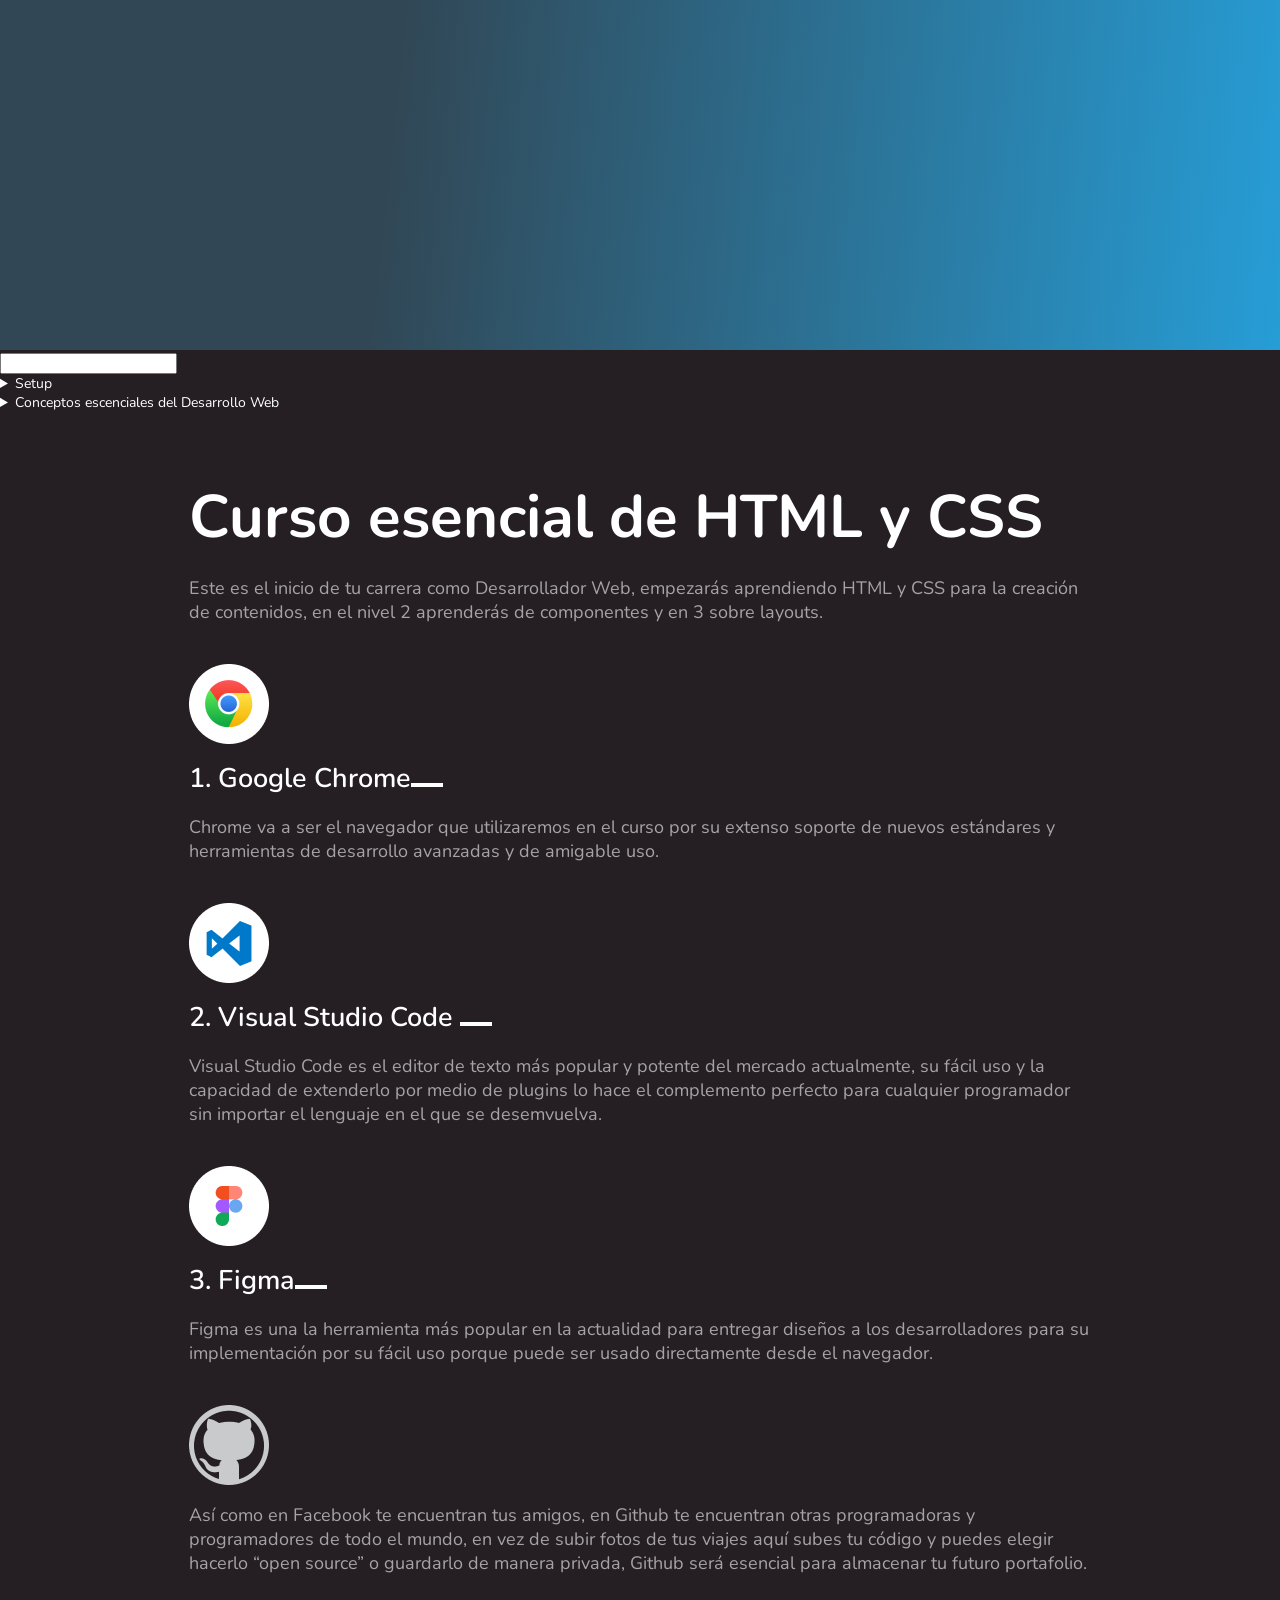
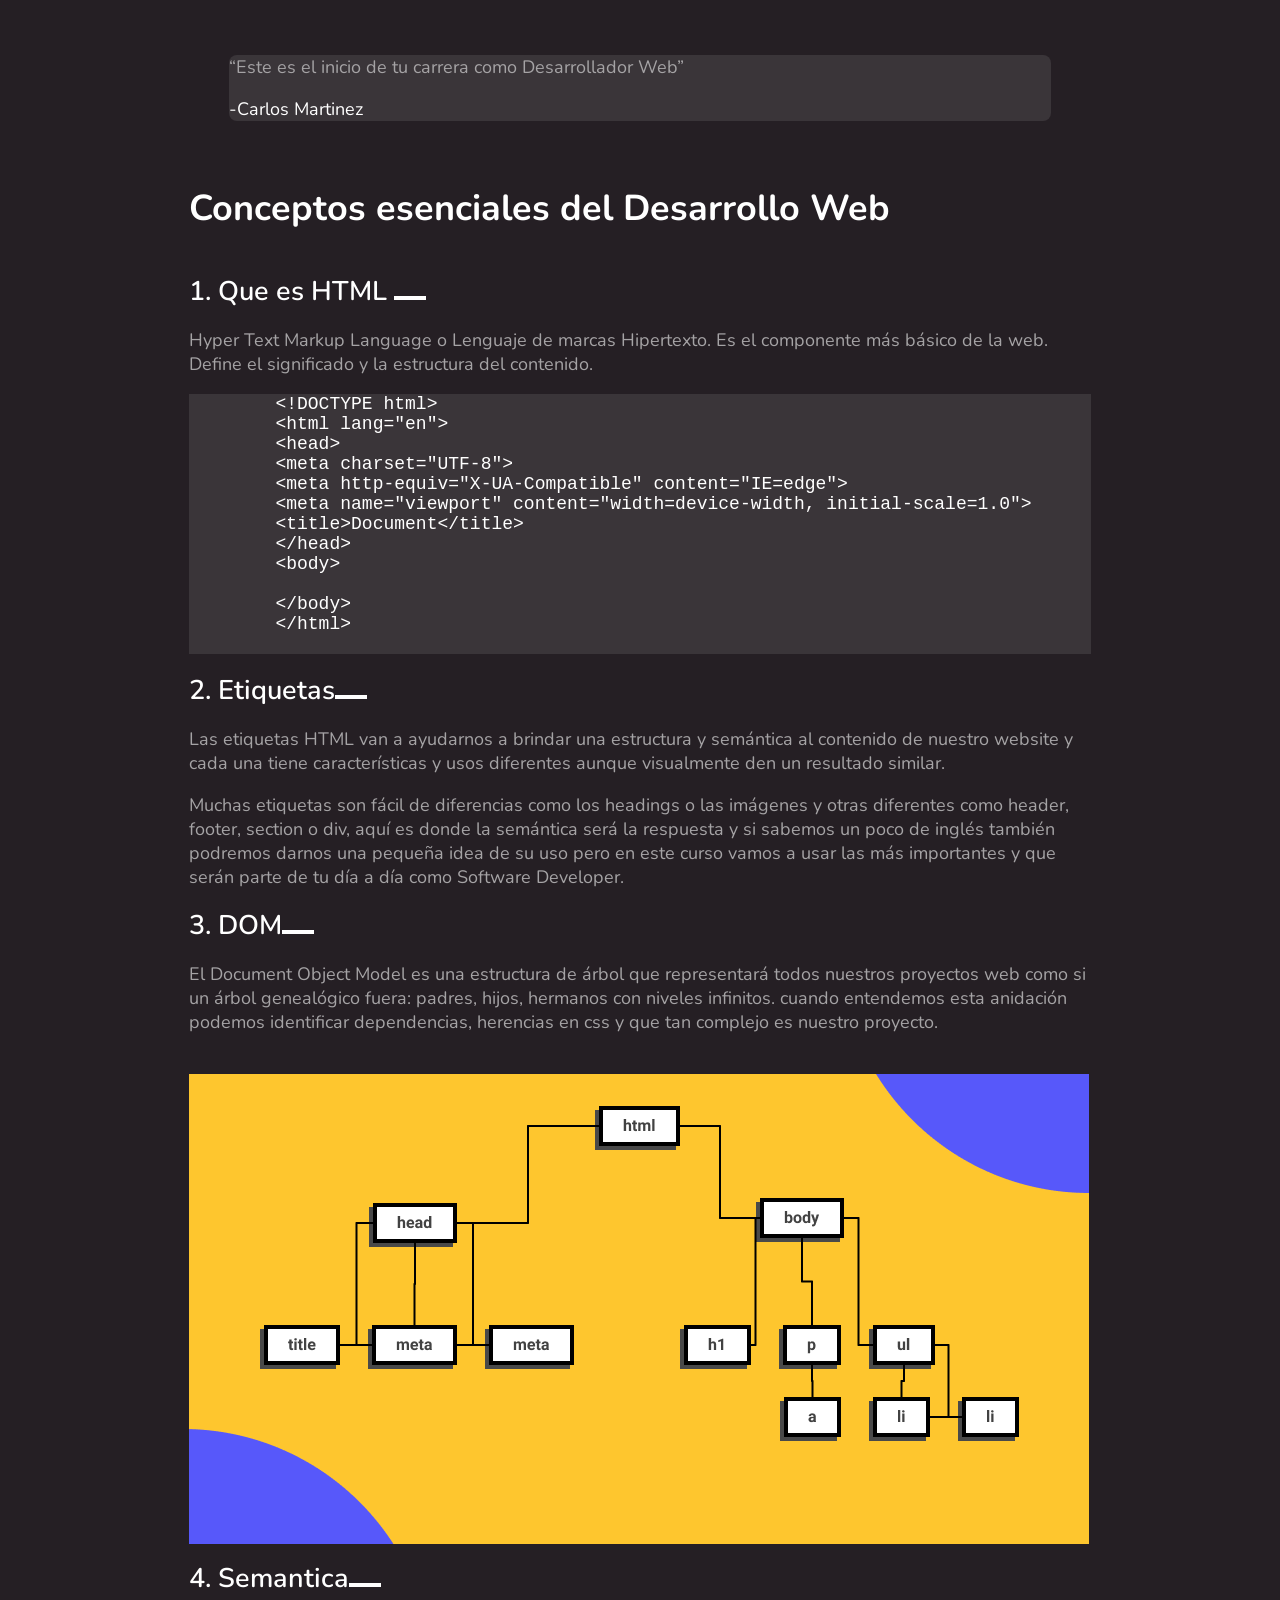
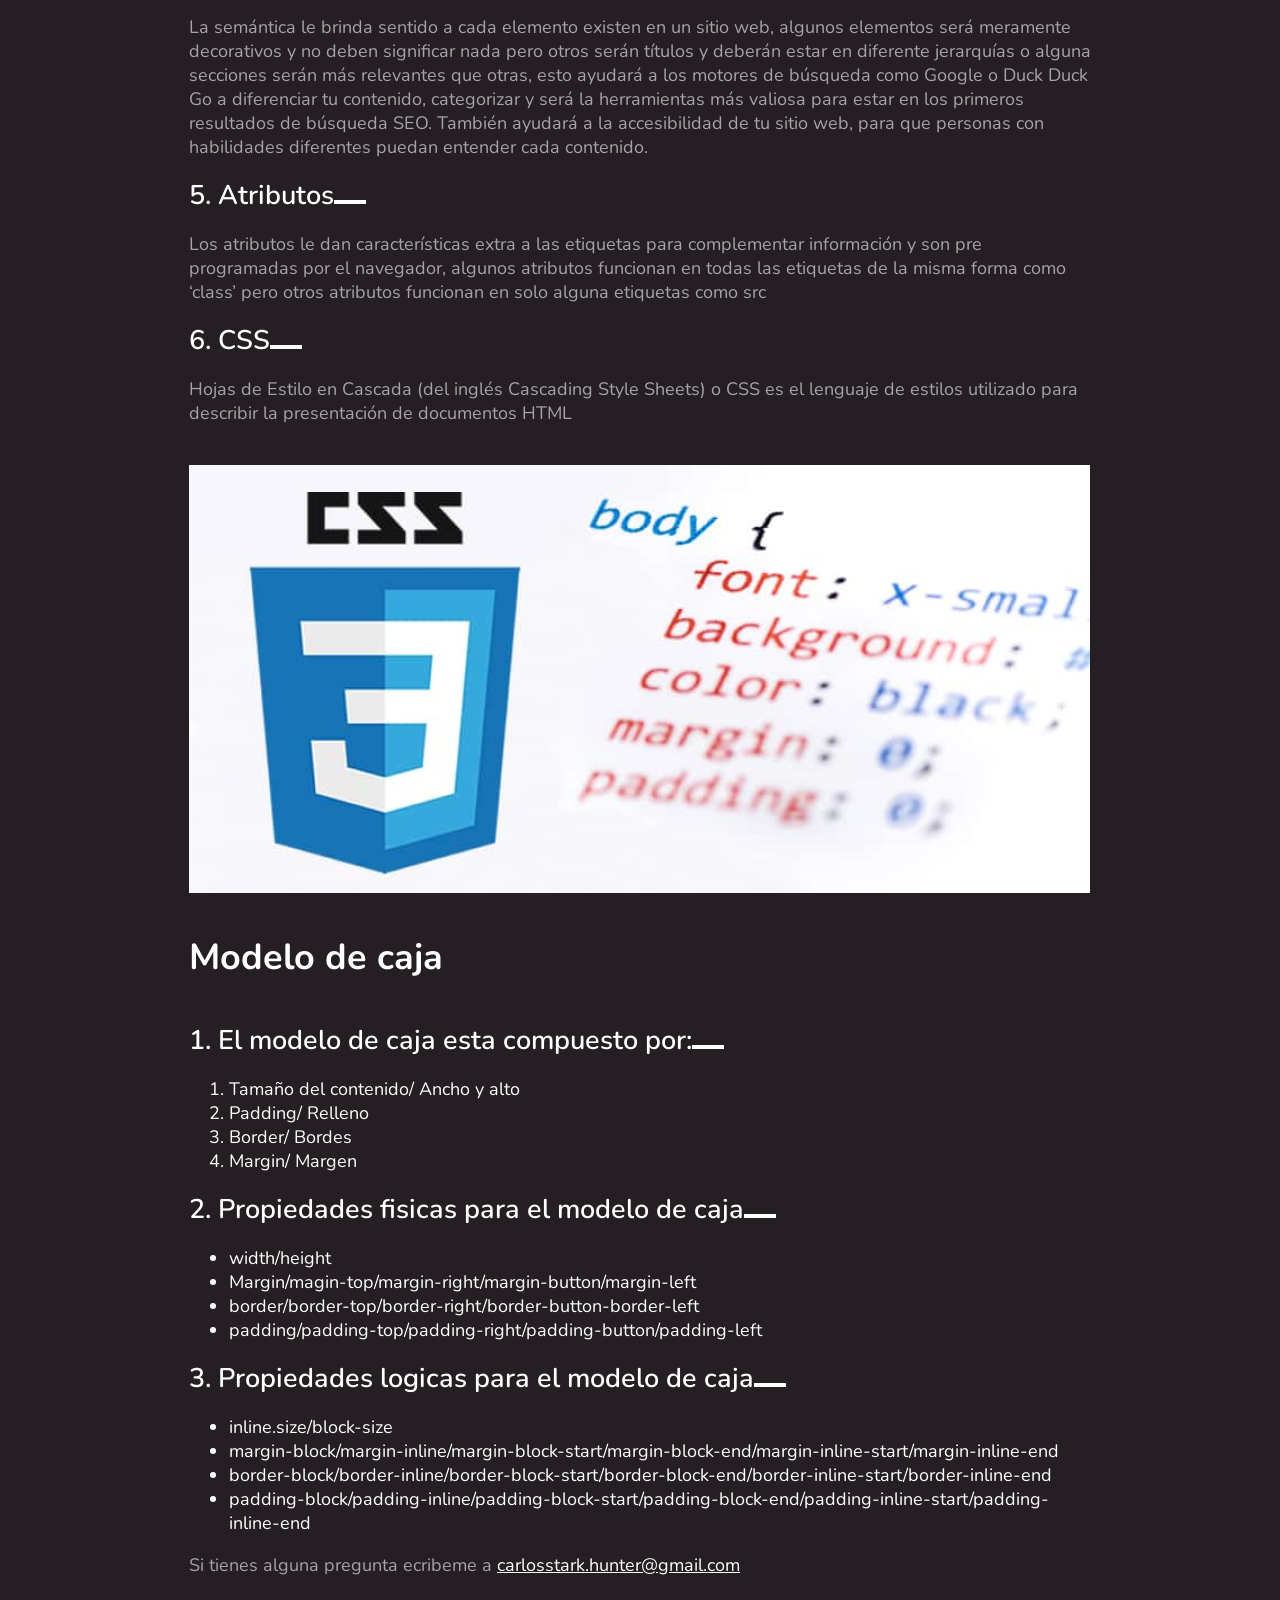
==== index.html @ 163c6936 "Add files via upload" ====
<!DOCTYPE html>
<html lang="es">
    <head>
        <meta charset="UTF-8">
        <meta http-equiv="X-UA-Compatible" content="IE=edge">
        <meta name="viewport" content="width=device-width, initial-scale=1.0">
        <link rel="stylesheet" href="./CSS/styles-logical.css">
        <link rel="preconnect" href="https://fonts.googleapis.com">
        <link rel="preconnect" href="https://fonts.gstatic.com" crossorigin>
        <link rel="preconnect" href="https://fonts.gstatic.com" crossorigin>
        <link href="https://fonts.googleapis.com/css2?family=Nunito:ital,wght@1,400;1,700&family=Roboto:ital,wght@0,400;0,600;0,700;1,400;1,700&display=swap" rel="stylesheet">
        <title>El Blog de Carlos</title>  
    </head>
<body>
    
    <div class="hero"></div>
    <input type="text">
      <header>
          <nav>
          <details>
              <summary>
                  Setup
              </summary>
              <ol>
                  <a href="#google-chrome"> 
                      <li>Google Chrome</li>
                  </a>
                  <a href="#vsc">
                      <li>Visual Studio Code</li>
                  </a>
                  <a href="#figma">
                      <li>Figma</li>
                  </a>
                  <a href="#github">
                      <li>Github</li>
                  </a>
              </ol>
          </details>
          <details>
              <summary>
                  Conceptos escenciales del Desarrollo Web
              </summary>
                  <ol> 
                      <a href="#html">
                          <li>Que es HTML</li>
                      </a>
                      <a href="#eti">
                          <li>Etiquetas</li>
                      </a>
                      <a href="#dom">
                          <li>DOM</li>
                      </a>
                      <a href="#sem">
                          <li>Semantica</li>
                      </a>
                      <a href="#at">
                          <li>Atributos</li>
                      </a>
                      <a href="#css">
                          <li>Que es CSS</li>
                      </a>
                  
                  </ol>
          </details>
          </nav>
            </header>
            <main class="main">
                <div class="wrapper">
                    <div class="main-content">

                        
                    </header>
                    <h1>
                        Curso esencial de HTML y CSS
                    </h1>
                    <p>
                        Este es el inicio de tu carrera como Desarrollador Web, empezarás aprendiendo HTML y CSS para la creación de contenidos, 
                        en el nivel 2 aprenderás de componentes y en 3 sobre layouts.
                    </p>
                    <hr>
                    <section class="section-content">
        
                        <h2 style="font-size: 30px">
                        </h2>
                        <img src="./images/Google Chrome.png" alt="Logo de Google Chrome" title="Logo de Google Chrome">
                        <h3 id="google-chrome">Google Chrome</h3>
                        <p>
                            Chrome va a ser el navegador que utilizaremos en el curso por su extenso soporte de nuevos estándares y herramientas de 
                            desarrollo avanzadas y de amigable uso.
                        </p>
                        <img src="images/Visual Studio Code.png" alt="Logo de Visual Studio Code" title="Logo de Visual Studio Code">
                        <h3 id="vsc">Visual Studio Code </h3>
                        <p>Visual Studio Code es el editor de texto más popular y potente del mercado actualmente, su fácil uso y la capacidad de extenderlo por medio de plugins lo hace el complemento perfecto para cualquier programador sin importar el lenguaje en el que se desemvuelva.</p>
                        <img src="images/Figma.png" alt="Logo de figma" title="Logo de figma">
                        <h3 id="figma">Figma</h3>
                        <p>Figma es una la herramienta más popular en la actualidad para entregar diseños a los desarrolladores para su implementación por su fácil uso porque puede ser usado directamente desde el navegador.</p>
                        <img src="images/github.png" alt="Logo de github" title="Logo de github"> 
                        <p>Así como en Facebook te encuentran tus amigos, en Github te encuentran otras programadoras y programadores de todo el mundo, en vez de subir fotos de tus viajes aquí subes tu código y puedes elegir hacerlo “open source” o guardarlo de manera privada, Github será esencial para almacenar tu futuro portafolio.</p>
                        <blockquote>
                            <p>
                                “Este es el inicio de tu carrera como Desarrollador Web”  
                            </p>
                            <span>
                                -Carlos Martinez
                            </span>
                        </blockquote>
                    </section> 
                    <!--<hr>  -->
                    <section class="section-content">
        
                        <h2>Conceptos esenciales del Desarrollo Web</h2>
                        <h3 id="html">Que es HTML </h3>
                        <p>Hyper Text Markup Language o Lenguaje de marcas Hipertexto. Es el componente más básico de la web. Define el significado y la estructura del contenido.</p>
                        <pre>
        &lt;!DOCTYPE html&gt;
        &lt;html lang=&quot;en&quot;&gt;
        &lt;head&gt;
        &lt;meta charset=&quot;UTF-8&quot;&gt;
        &lt;meta http-equiv=&quot;X-UA-Compatible&quot; content=&quot;IE=edge&quot;&gt;
        &lt;meta name=&quot;viewport&quot; content=&quot;width=device-width, initial-scale=1.0&quot;&gt;
        &lt;title&gt;Document&lt;/title&gt;
        &lt;/head&gt;
        &lt;body&gt; 
        
        &lt;/body&gt;
        &lt;/html&gt;
                        </pre>
                        <h3 id="eti">Etiquetas</h3>
                        <p>Las etiquetas HTML van a ayudarnos a brindar una estructura y semántica al contenido de nuestro website y cada una tiene características y usos diferentes aunque visualmente den un resultado similar.</p>
                        <p>Muchas etiquetas son fácil de diferencias como los headings o las imágenes y otras diferentes como header, footer, section o div, aquí es donde la semántica será la respuesta y si sabemos un poco de inglés también podremos darnos una pequeña idea de su uso pero en este curso vamos a usar las más importantes y que serán parte de tu día a día como Software Developer.</p>
                        <h3 id="dom">DOM</h3>
                        <p>El Document Object Model es una estructura de árbol que representará todos nuestros proyectos web como si un árbol genealógico fuera: padres, hijos, hermanos con niveles infinitos. cuando entendemos esta anidación podemos identificar dependencias, herencias en css y que tan complejo es nuestro proyecto.</p>
                        <img src="images/dom.png" alt="Estructura de arbol que representa al Document Object Model" title="Estructura de arbol que representa al Document Object Model">
                        <h3 id="sem">Semantica</h3>
                        <p>La semántica le brinda sentido a cada elemento existen en un sitio web, algunos elementos será meramente decorativos y no deben significar nada pero otros serán títulos y deberán estar en diferente jerarquías o alguna secciones serán más relevantes que otras, esto ayudará a los motores de búsqueda como Google o Duck Duck Go a diferenciar tu contenido, categorizar y será la herramientas más valiosa para estar en los primeros resultados de búsqueda SEO. También ayudará a la accesibilidad de tu sitio web, para que personas con habilidades diferentes puedan entender cada contenido.</p>
                        <h3 id="at">Atributos</h3>
                        <p>Los atributos le dan características extra a las etiquetas para complementar información y son pre programadas por el navegador, algunos atributos funcionan en todas las etiquetas de la misma forma como ‘class’ pero otros atributos funcionan en solo alguna etiquetas como src</p>
                        <h3 id="css">CSS</h3>
                        <p>Hojas de Estilo en Cascada (del inglés Cascading Style Sheets) o CSS es el lenguaje de estilos utilizado para describir la presentación de documentos HTML</p>
                        <img src="images/CSS.png" alt="Propiedades de CSS" title="Propiedades de CSS">
                        <hr>
                    </section>
                    <section class="section-content">
        
                        <h2>Modelo de caja</h2>
                        <h3>El modelo de caja esta compuesto por:</h3>
                        
                        <ol>
                            <li>Tamaño del contenido/ Ancho y alto</li>
                            <li>Padding/ Relleno</li>
                            <li>Border/ Bordes</li>
                            <li>Margin/ Margen</li>
                        </ol>
                        <h3>Propiedades fisicas para el modelo de caja</h3>
                        <ul>  
                            <li>width/height</li>
                            <li>Margin/magin-top/margin-right/margin-button/margin-left</li>
                            <li>border/border-top/border-right/border-button-border-left</li>
                            <li>padding/padding-top/padding-right/padding-button/padding-left</li>
                        </ul>
                        <h3>Propiedades logicas para el modelo de caja</h3>
                        <ul>
                            <li>inline.size/block-size</li>
                            <li>margin-block/margin-inline/margin-block-start/margin-block-end/margin-inline-start/margin-inline-end</li>
                            <li>border-block/border-inline/border-block-start/border-block-end/border-inline-start/border-inline-end</li>
                            <li>padding-block/padding-inline/padding-block-start/padding-block-end/padding-inline-start/padding-inline-end</li>
                        </ul>
                    </section>
                <p>
                Si tienes alguna pregunta ecribeme a
                    <a href="mailto:carlosstark.hunter@gmail.com">carlosstark.hunter@gmail.com</a>
                </p>
                    </div>
                </div>
                
            </main>
</body>
</html>
---- CSS/styles-logical.css ----
@font-face {
    font-family: charter;
    src: url('../fonts/charter-regular.otf');
    font-style: normal;
    font-weight: 400;

}

@font-face {
    font-family: charter;
    src: url('../fonts/charter-italic.otf');
    font-style: italic;
    font-weight: 400;

}

@font-face {
    font-family: charter;
    src: url('../fonts/charter-bold.otf');
    font-style: normal;
    font-weight: bold;

}

@font-face {
    font-family: charter;
    src: url('../fonts/charter-bold-italic.otf');
    font-style: italic;
    font-weight: bold;

}

:root {
    font-size: 18px;
    --white10: #3A3539;
    --white20: #A5A3A5;
    --white30: white;
    
    
    
}

body {
    color: var(--white30);
    font-family: 'Nunito', sans-serif;
    /*font-family: charter;*/
    background-color: #251F24;
    margin: 0;
    /* margin-inline: 100px; */
}

a {
    color: var(--white30);
}

header {
    font-size: 14px;
    color: var(--white);
    position: static;
    
}

header li {
    color: var(--white20);
   
}

header a{
    color: var(--white20);
    text-decoration: none;
}

header a:hover {
    color: var(--white30);
    
}



h1{
    font-size: 60px;
    margin-block-start: 64px;
    margin-block-end: 16px;
}

h2{
    font-size: 2em;
    margin-block: 40px;
}

h3{
    font-size: 1.5em;
    font-weight: 600;
    margin-block: 16px;
}

hr{
    margin-block: 40px;
    border-color: rgba(97, 97, 97, 0.2);
}

pre {
 background: var(--white10);
    ;
}

p{
    color: var(--white20);
}



.hero   {
    background: linear-gradient(96.07deg, #314755 30.63%, #26A0DA 102.18%);
    /*background-image:linear-gradient(to top, rgba(255, 255, 255, .3), transparent), url(../images/patron-1.png);*/
    height: 350px;
    
}

.section-content img{
    margin-block-start: 40px;
    display: block;
}

.section-content {
    counter-reset: titleList;
}

.section-content h3{
    counter-increment: titleList;
}

.section-content h3::before{
    content: counter(titleList, decimal) '. ';
}

.section-content h3::after{ 
    content: '';
    width: 32px;
    height: 4px;
    background: var(--white30);
    display: inline-block;
}

blockquote {
    margin-block-start: 80px;
    margin-block-end: 63px;
    background-color: var(--white10);
    border-radius: 8px;
}


.main hr{
    display:none;
}

.main{
border: 1px;
}

.wrapper {
    max-inline-size: 902px;
    margin: auto;
}

.main-content {
    
}
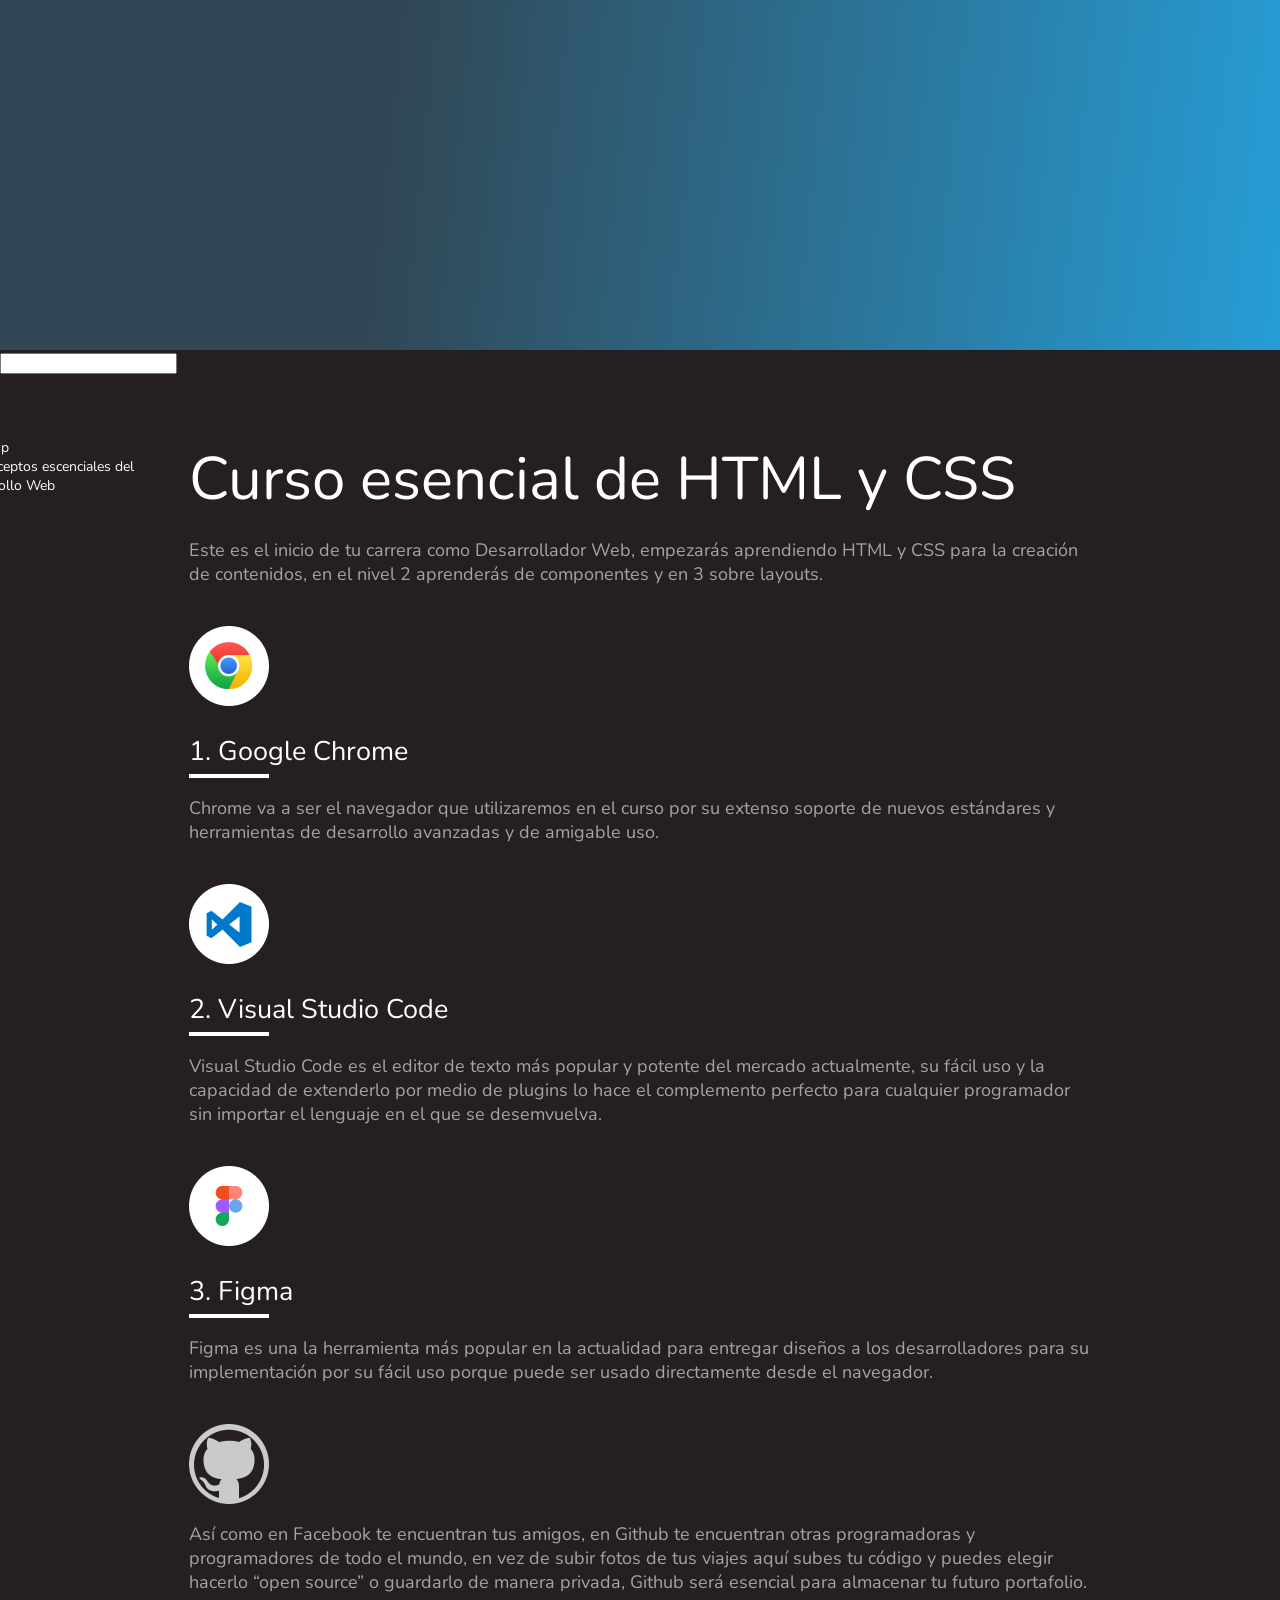
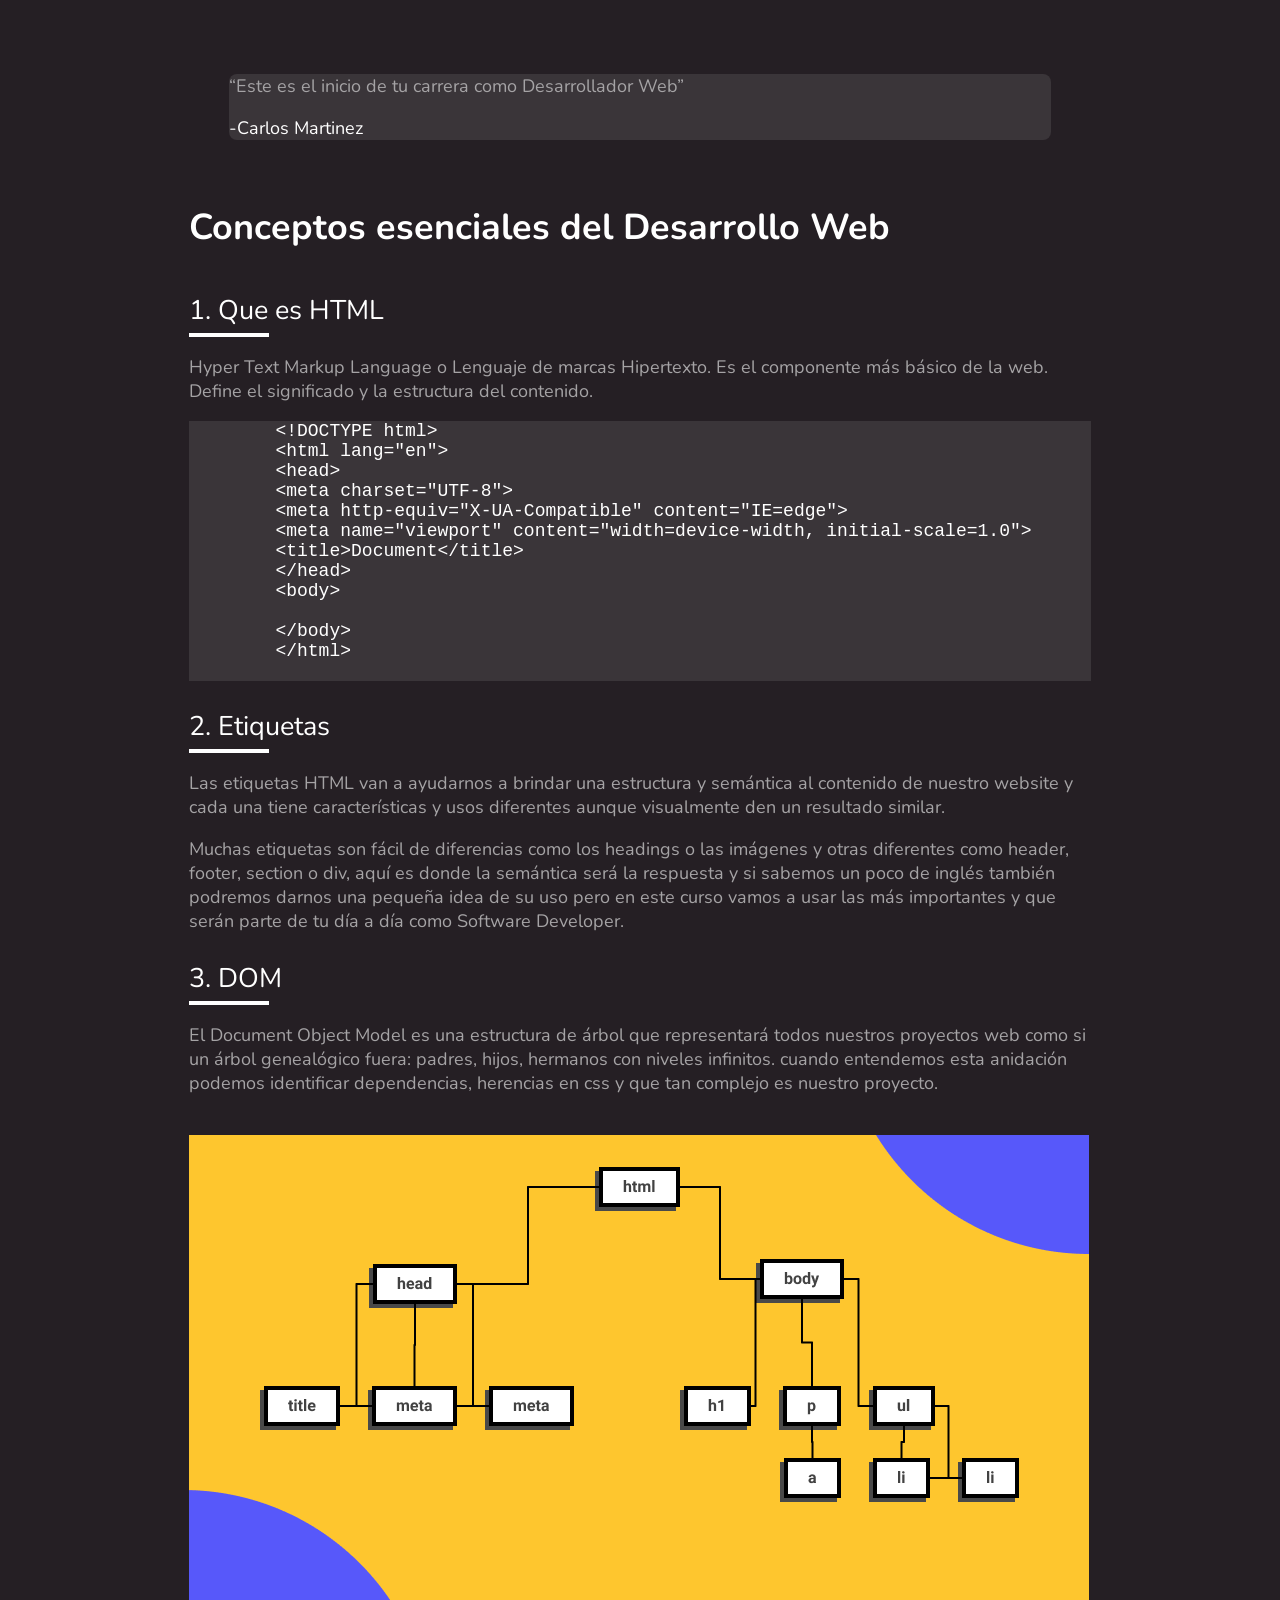
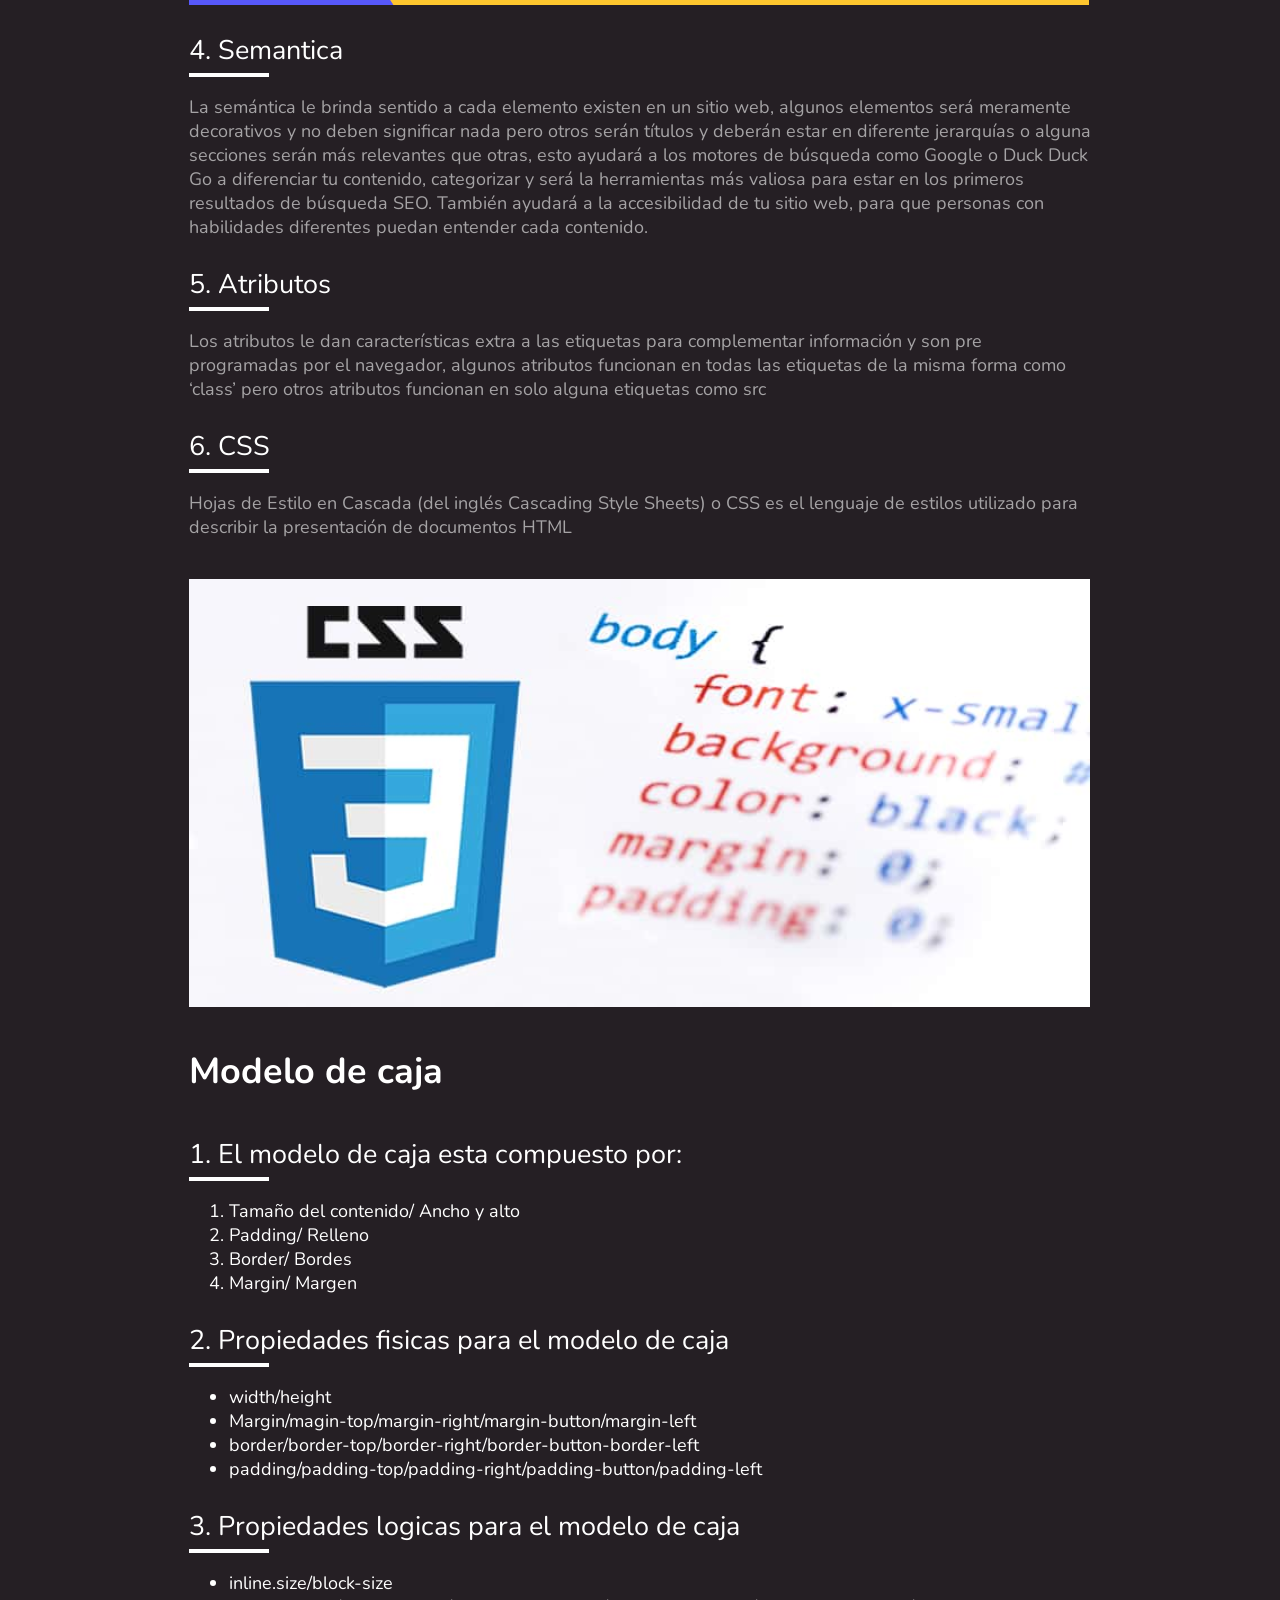
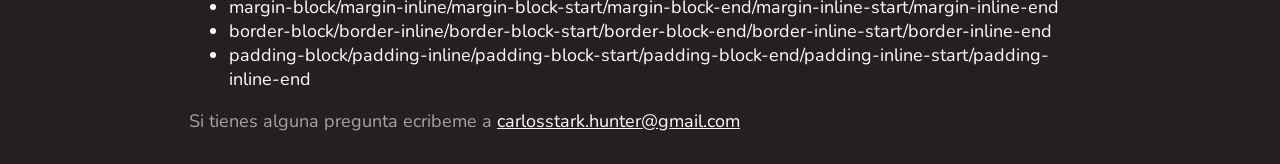
==== commit d8e0e1c1: "Add files via upload" ====
--- a/index.html
+++ b/index.html
@@ -15,61 +15,70 @@
     
     <div class="hero"></div>
     <input type="text">
-      <header>
-          <nav>
-          <details>
-              <summary>
-                  Setup
-              </summary>
-              <ol>
-                  <a href="#google-chrome"> 
-                      <li>Google Chrome</li>
-                  </a>
-                  <a href="#vsc">
-                      <li>Visual Studio Code</li>
-                  </a>
-                  <a href="#figma">
-                      <li>Figma</li>
-                  </a>
-                  <a href="#github">
-                      <li>Github</li>
-                  </a>
-              </ol>
-          </details>
-          <details>
-              <summary>
-                  Conceptos escenciales del Desarrollo Web
-              </summary>
-                  <ol> 
-                      <a href="#html">
-                          <li>Que es HTML</li>
-                      </a>
-                      <a href="#eti">
-                          <li>Etiquetas</li>
-                      </a>
-                      <a href="#dom">
-                          <li>DOM</li>
-                      </a>
-                      <a href="#sem">
-                          <li>Semantica</li>
-                      </a>
-                      <a href="#at">
-                          <li>Atributos</li>
-                      </a>
-                      <a href="#css">
-                          <li>Que es CSS</li>
-                      </a>
-                  
-                  </ol>
-          </details>
-          </nav>
-            </header>
-            <main class="main">
+    <div class="header">
+      <div class="wrapper">
+      <div class="header-content">
+        <header>
+            <nav>
+                <details>
+                    <summary>
+                        Setup
+                    </summary>
+                    <ol>
+                        <a href="#google-chrome"> 
+                            <li>Google Chrome</li>
+                        </a>
+                        <a href="#vsc">
+                            <li>Visual Studio Code</li>
+                        </a>
+                        <a href="#figma">
+                            <li>Figma</li>
+                        </a>
+                        <a href="#github">
+                            <li>Github</li>
+                        </a>
+                    </ol>
+                </details>
+                <details>
+                    <summary>
+                        Conceptos escenciales del Desarrollo Web
+                    </summary>
+                        <ol> 
+                            <a href="#html">
+                                <li>Que es HTML</li>
+                            </a>
+                            <a href="#eti">
+                                <li>Etiquetas</li>
+                            </a>
+                            <a href="#dom">
+                                <li>DOM</li>
+                            </a>
+                            <a href="#sem">
+                                <li>Semantica</li>
+                            </a>
+                            <a href="#at">
+                                <li>Atributos</li>
+                            </a>
+                            <a href="#css">
+                                <li>Que es CSS</li>
+                            </a>
+                        
+                        </ol>
+                </details>
+                </nav>
+                  </header>
+      </div>  
+      </div>  
+    </div>
+    <main class="main">
+
+    
                 <div class="wrapper">
                     <div class="main-content">
 
                         
                     </header>
+
                     <h1>
                         Curso esencial de HTML y CSS
                     </h1>
--- a/CSS/styles-logical.css
+++ b/CSS/styles-logical.css
@@ -55,8 +55,11 @@
 
 header {
     font-size: 14px;
+    width: 188px;
     color: var(--white);
-    position: static;
+    position: absolute;
+    top: 64px;
+    left: -232px;
     
 }
 
@@ -81,6 +84,7 @@
     font-size: 60px;
     margin-block-start: 64px;
     margin-block-end: 16px;
+    font-weight: normal;
 }
 
 h2{
@@ -91,7 +95,11 @@
 h3{
     font-size: 1.5em;
     font-weight: 600;
-    margin-block: 16px;
+    margin-bottom: 16px;
+    font-weight: normal;
+    position: sticky;
+    
+    
 }
 
 hr{
@@ -128,6 +136,7 @@
 
 .section-content h3{
     counter-increment: titleList;
+    padding-bottom: 8px;
 }
 
 .section-content h3::before{
@@ -136,10 +145,13 @@
 
 .section-content h3::after{ 
     content: '';
-    width: 32px;
+    width: 80px;
     height: 4px;
     background: var(--white30);
     display: inline-block;
+    position: absolute;
+    left: 0%;
+    bottom: 0%;
 }
 
 blockquote {
@@ -150,12 +162,16 @@
 }
 
 
+
 .main hr{
     display:none;
 }
 
+.header-content {
+    position: relative
+}
+
 .main{
-border: 1px;
 }
 
 .wrapper {
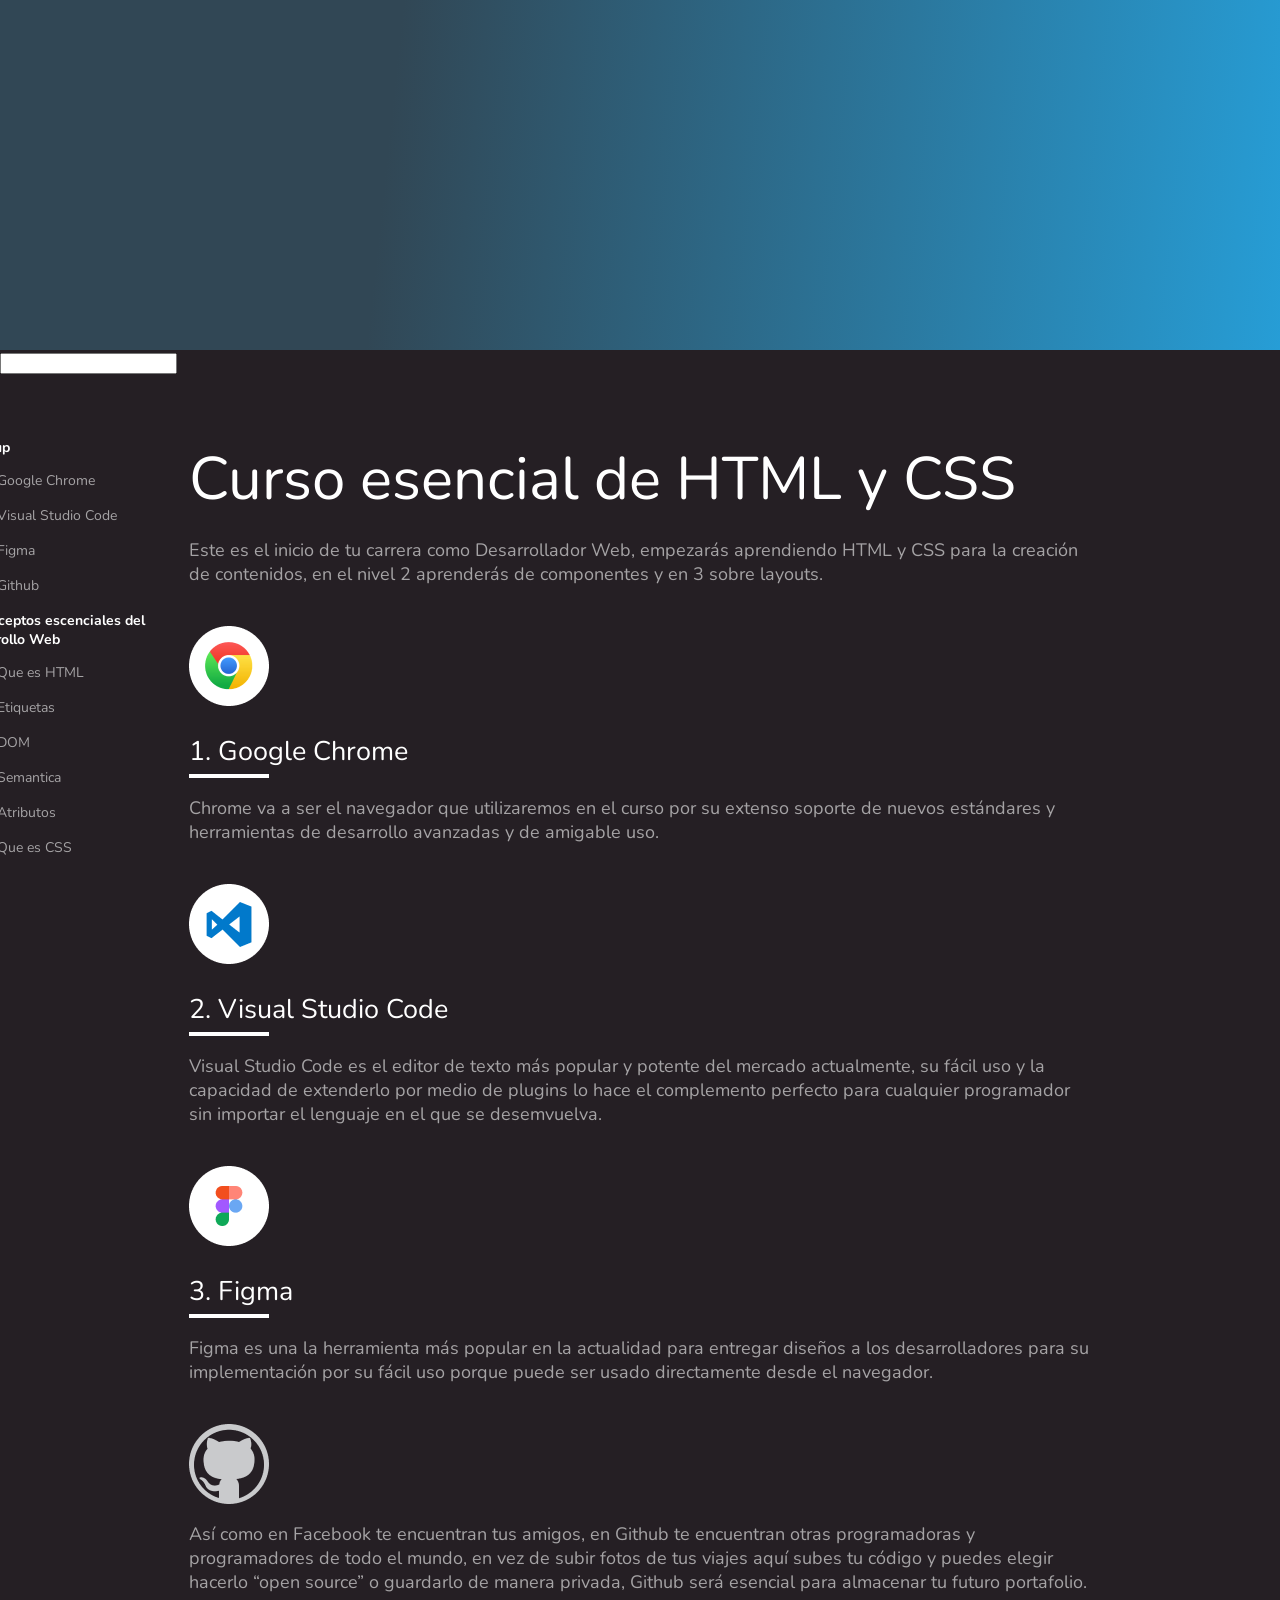
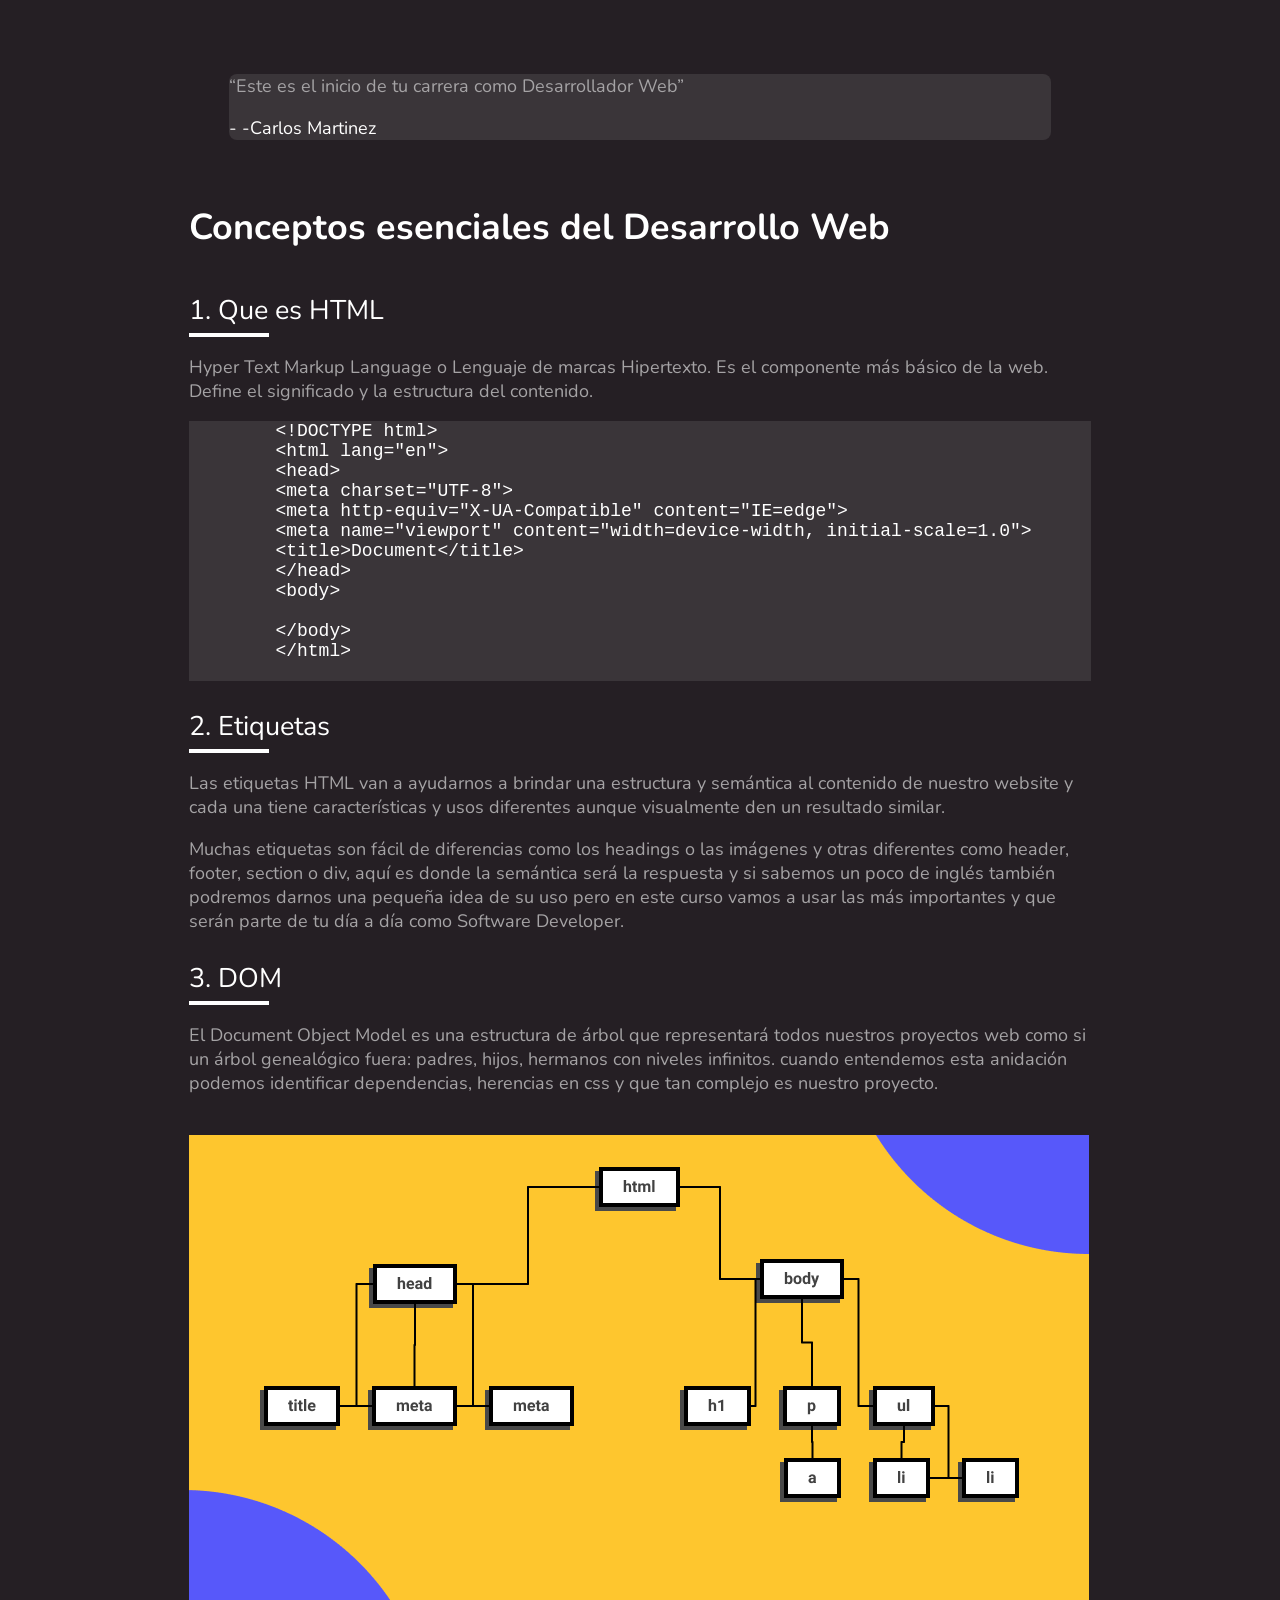
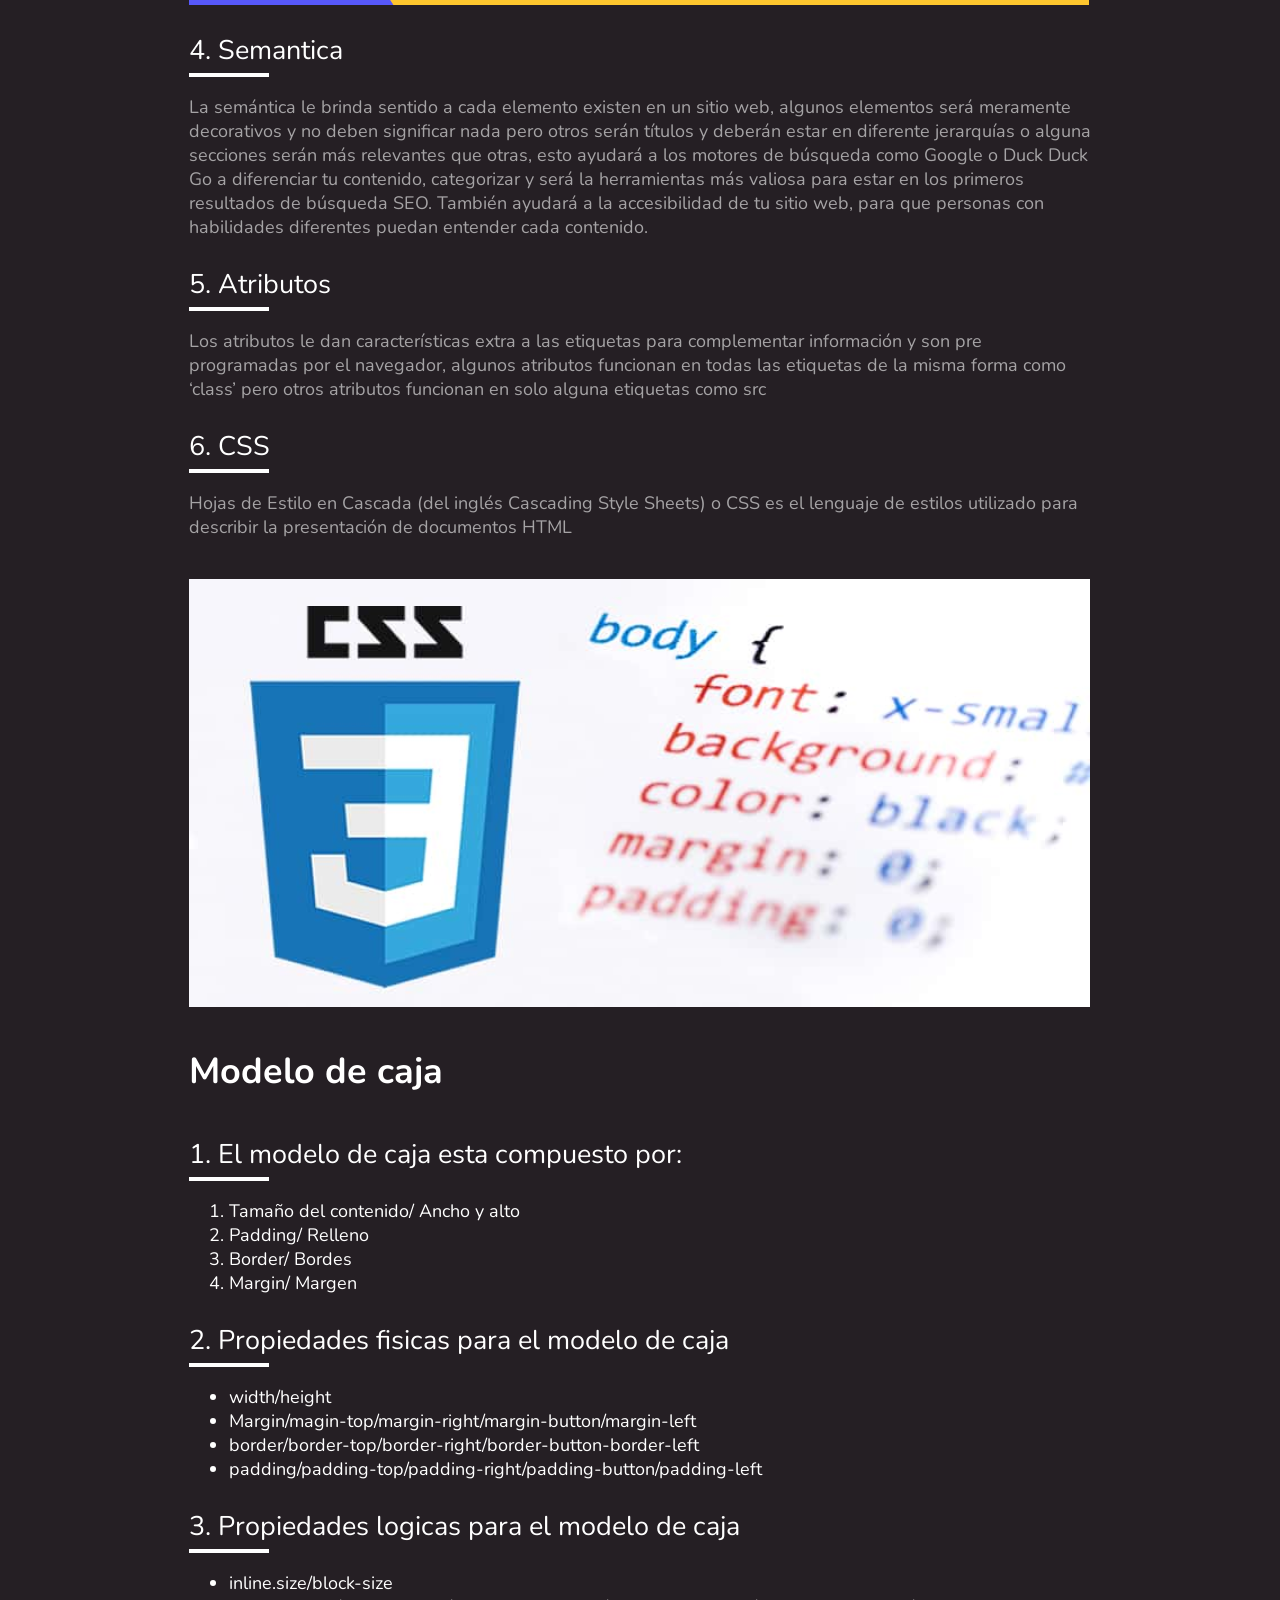
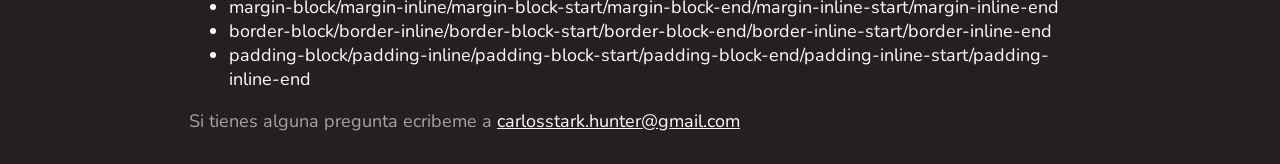
==== commit 305d54ef: "Add files via upload" ====
--- a/index.html
+++ b/index.html
@@ -20,7 +20,7 @@
       <div class="header-content">
         <header>
             <nav>
-                <details>
+                <details open>
                     <summary>
                         Setup
                     </summary>
@@ -39,7 +39,7 @@
                         </a>
                     </ol>
                 </details>
-                <details>
+                <details open>
                     <summary>
                         Conceptos escenciales del Desarrollo Web
                     </summary>
--- a/CSS/styles-logical.css
+++ b/CSS/styles-logical.css
@@ -34,10 +34,11 @@
     font-size: 18px;
     --white10: #3A3539;
     --white20: #A5A3A5;
-    --white30: white;
-    
-    
-    
+    --white30: white;   
+}
+
+html {
+    scroll-behavior: smooth;
 }
 
 body {
@@ -76,6 +77,15 @@
 header a:hover {
     color: var(--white30);
     
+}
+
+nav details summary {
+    font-weight: bold;
+    
+}
+
+header li {
+    margin-bottom: 16px;
 }
 
 
@@ -161,7 +171,19 @@
     border-radius: 8px;
 }
 
-
+blockquote span {
+    color: var(--white30);
+}
+
+blockquote span::before {
+    content: '-';
+}
+
+.header{
+    border: 1px;
+    position: sticky;
+    top: 0;
+}
 
 .main hr{
     display:none;
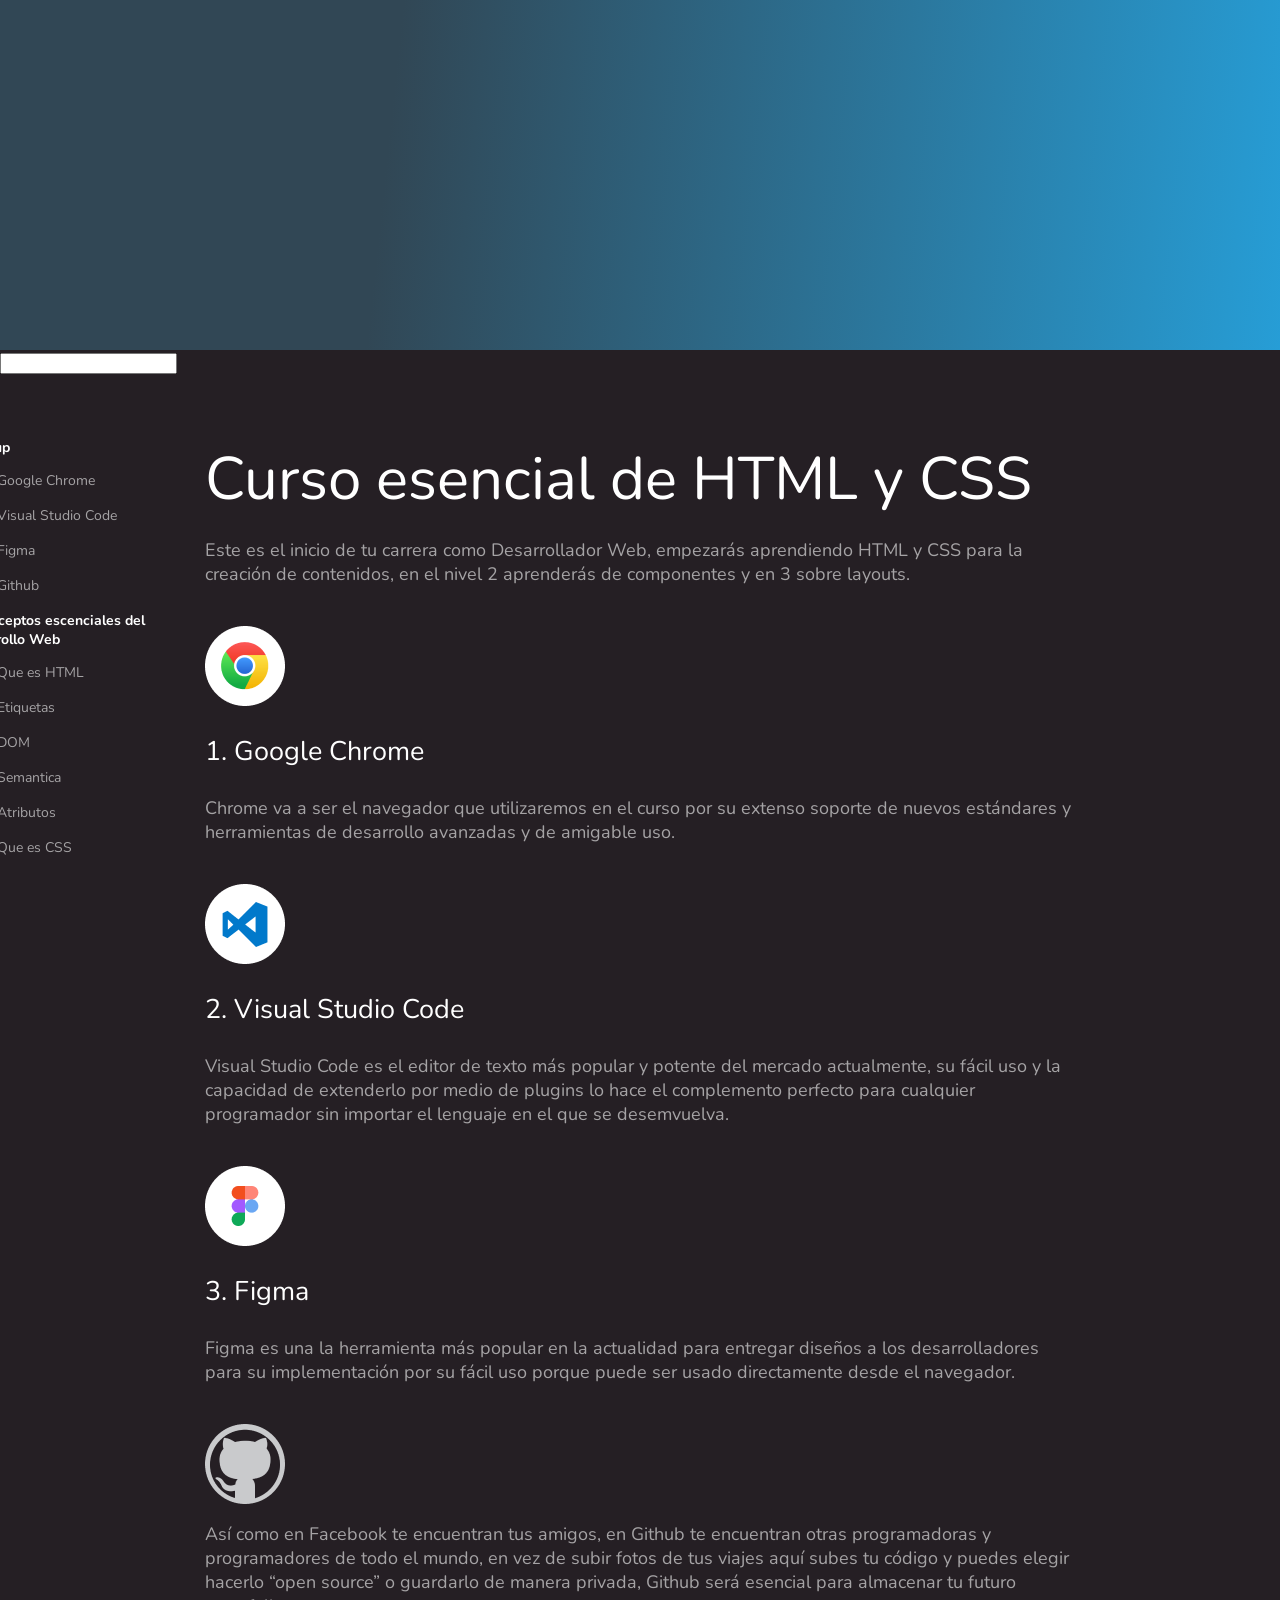
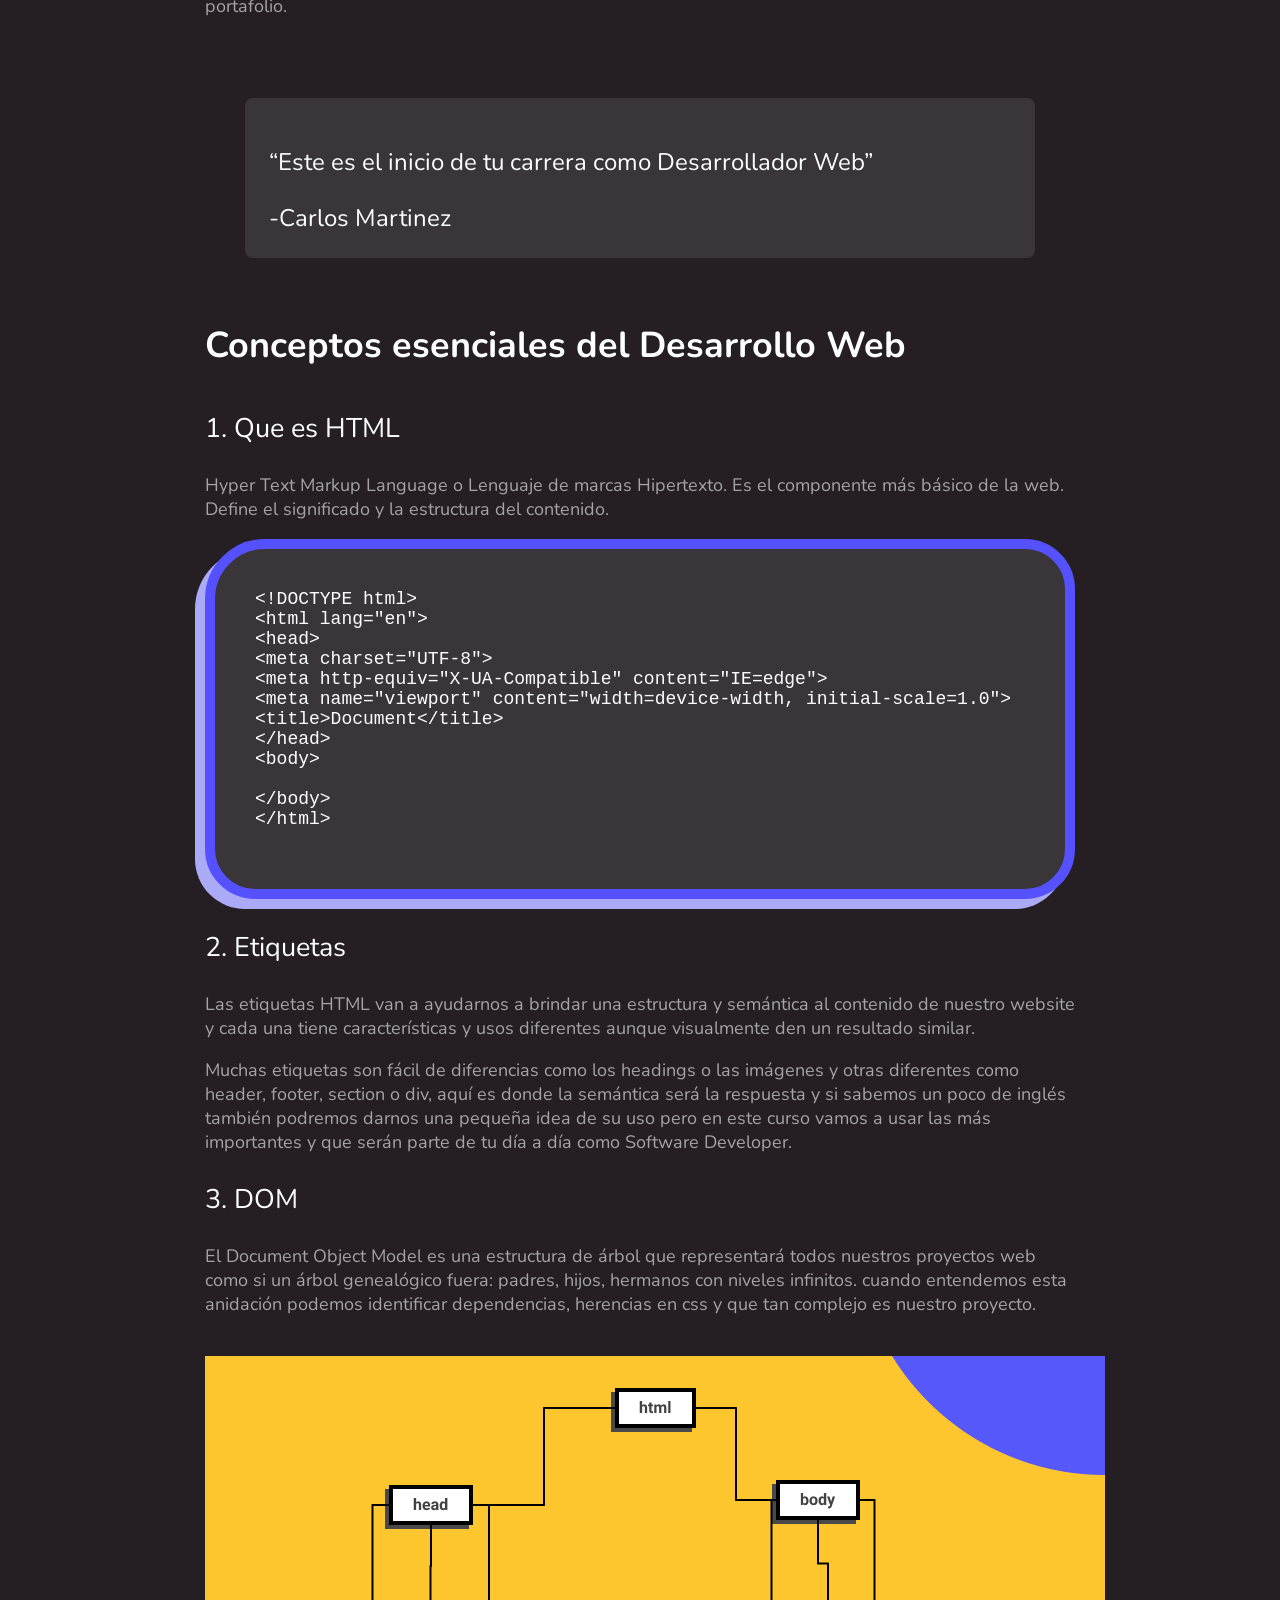
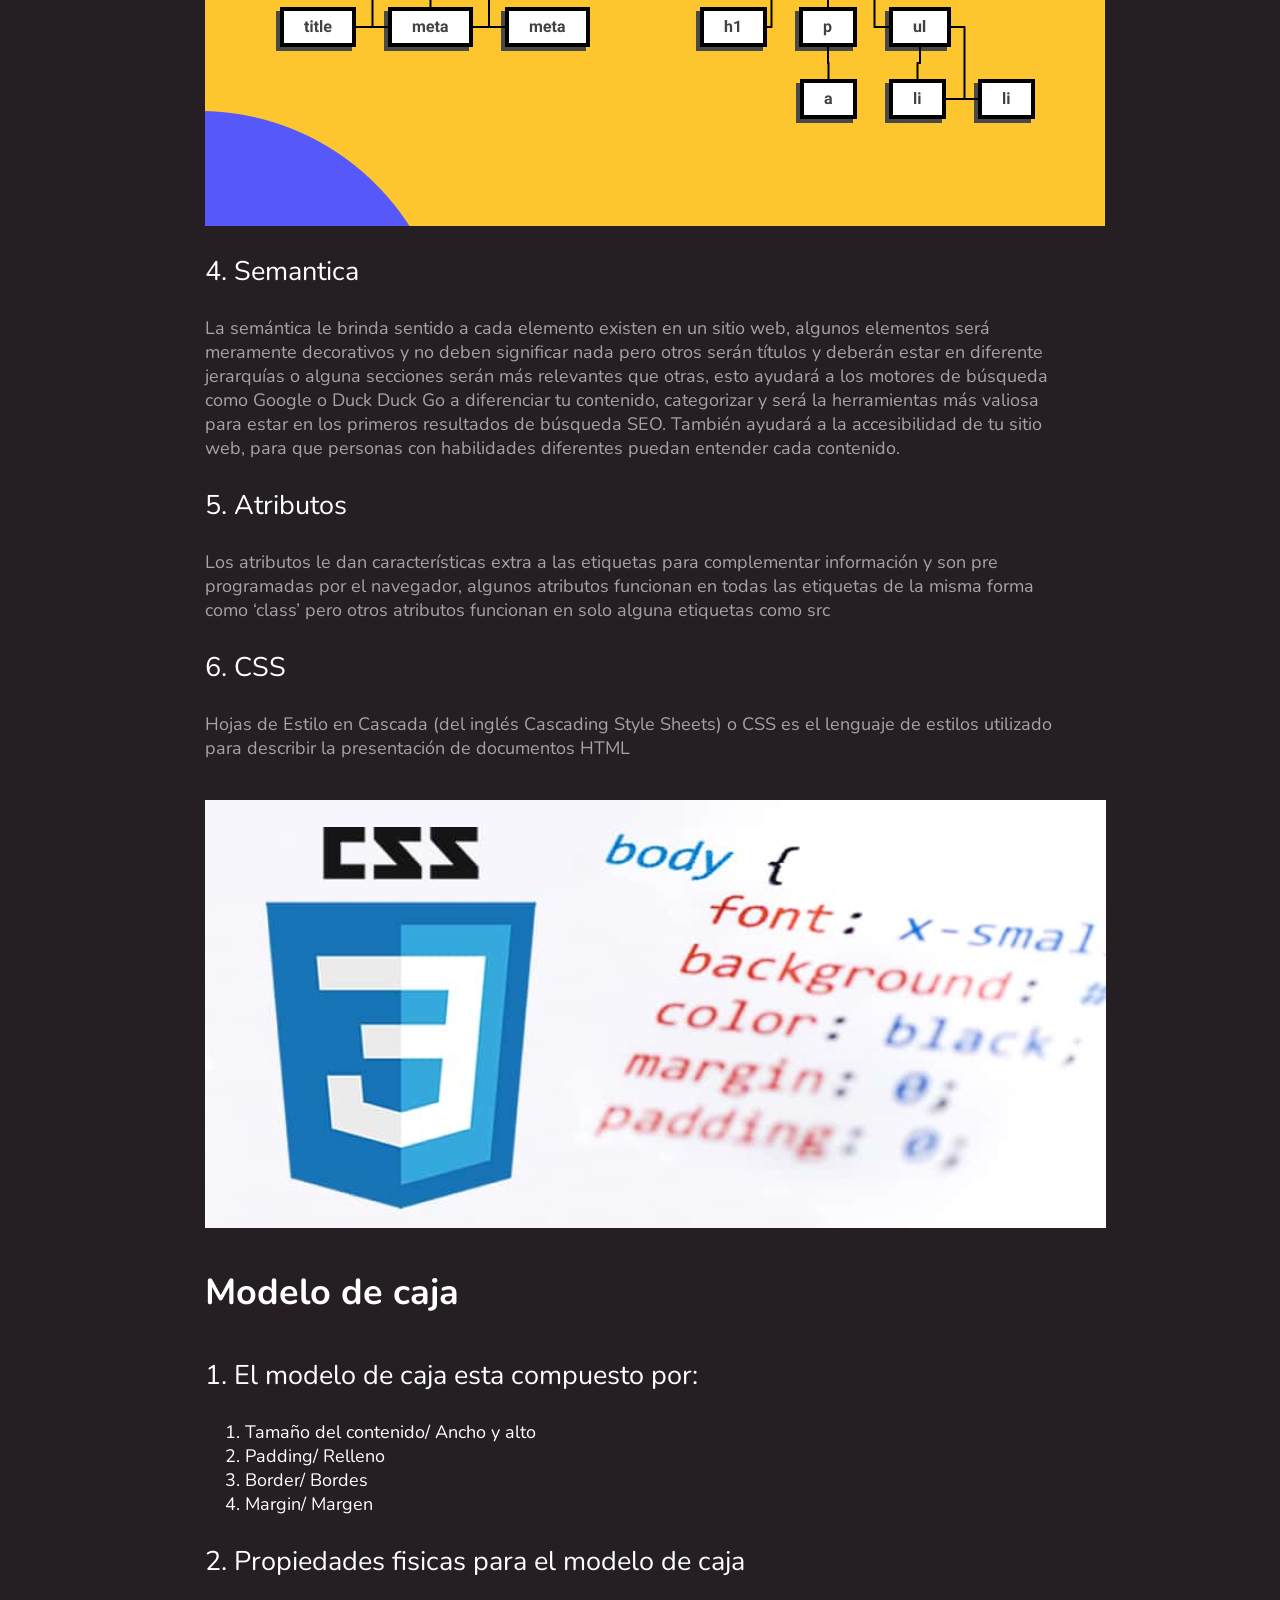
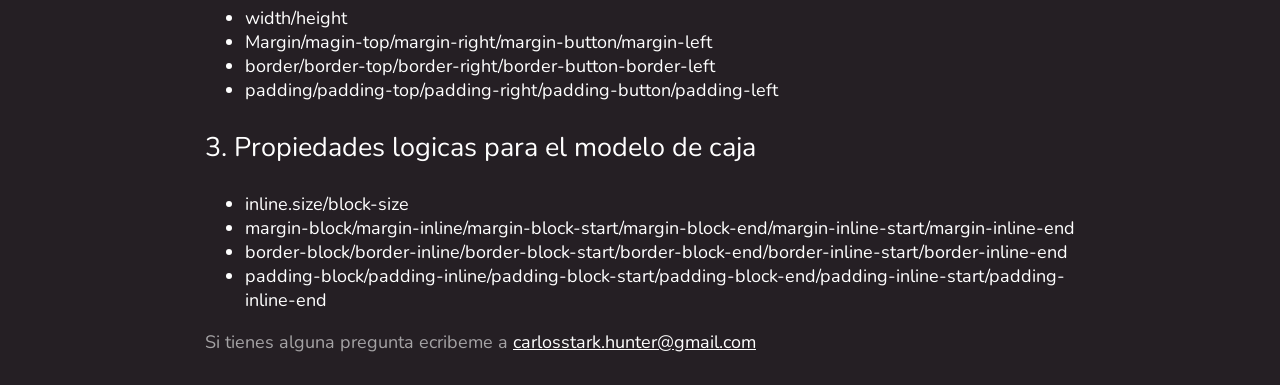
==== commit ecef949d: "Add files via upload" ====
--- a/index.html
+++ b/index.html
@@ -121,18 +121,18 @@
                         <h3 id="html">Que es HTML </h3>
                         <p>Hyper Text Markup Language o Lenguaje de marcas Hipertexto. Es el componente más básico de la web. Define el significado y la estructura del contenido.</p>
                         <pre>
-        &lt;!DOCTYPE html&gt;
-        &lt;html lang=&quot;en&quot;&gt;
-        &lt;head&gt;
-        &lt;meta charset=&quot;UTF-8&quot;&gt;
-        &lt;meta http-equiv=&quot;X-UA-Compatible&quot; content=&quot;IE=edge&quot;&gt;
-        &lt;meta name=&quot;viewport&quot; content=&quot;width=device-width, initial-scale=1.0&quot;&gt;
-        &lt;title&gt;Document&lt;/title&gt;
-        &lt;/head&gt;
-        &lt;body&gt; 
+&lt;!DOCTYPE html&gt;
+&lt;html lang=&quot;en&quot;&gt;
+&lt;head&gt;
+&lt;meta charset=&quot;UTF-8&quot;&gt;
+&lt;meta http-equiv=&quot;X-UA-Compatible&quot; content=&quot;IE=edge&quot;&gt;
+&lt;meta name=&quot;viewport&quot; content=&quot;width=device-width, initial-scale=1.0&quot;&gt;
+&lt;title&gt;Document&lt;/title&gt;
+&lt;/head&gt;
+&lt;body&gt; 
         
-        &lt;/body&gt;
-        &lt;/html&gt;
+&lt;/body&gt;
+&lt;/html&gt;
                         </pre>
                         <h3 id="eti">Etiquetas</h3>
                         <p>Las etiquetas HTML van a ayudarnos a brindar una estructura y semántica al contenido de nuestro website y cada una tiene características y usos diferentes aunque visualmente den un resultado similar.</p>
--- a/CSS/styles-logical.css
+++ b/CSS/styles-logical.css
@@ -119,7 +119,20 @@
 
 pre {
  background: var(--white10);
-    ;
+ padding: 40px;
+ overflow: auto; 
+ border-radius: 8px;  
+ border: 10px solid red;
+ border-left: 5px solid blue;
+ border-inline-start: 5px solid white;
+ border-block-end: 20px solid pink; 
+ border-inline-end: 5px solid green;
+ border: 10px solid #5551FF;
+ box-shadow: -10px 10px 0 0 #ABAAF6;
+ margin-block-end: 30px;
+ border-radius: 50px;
+ border-start-start-radius: 60px;
+
 }
 
 p{
@@ -153,7 +166,7 @@
     content: counter(titleList, decimal) '. ';
 }
 
-.section-content h3::after{ 
+/*.section-content h3::after{ 
     content: '';
     width: 80px;
     height: 4px;
@@ -162,13 +175,24 @@
     position: absolute;
     left: 0%;
     bottom: 0%;
-}
+}*/
 
 blockquote {
     margin-block-start: 80px;
     margin-block-end: 63px;
     background-color: var(--white10);
     border-radius: 8px;
+    line-height: 32px;
+    font-size: 24px;
+
+    padding-inline-end: 24px;
+    padding-inline-start: 24px;
+    padding-block-start: 24px;
+    padding-block-end: 24px;
+}
+
+blockquote p {
+    color: var(--white30);
 }
 
 blockquote span {
@@ -176,7 +200,7 @@
 }
 
 blockquote span::before {
-    content: '-';
+    content: '';
 }
 
 .header{
@@ -202,5 +226,5 @@
 }
 
 .main-content {
-    
+    padding-inline: 16px;
 }
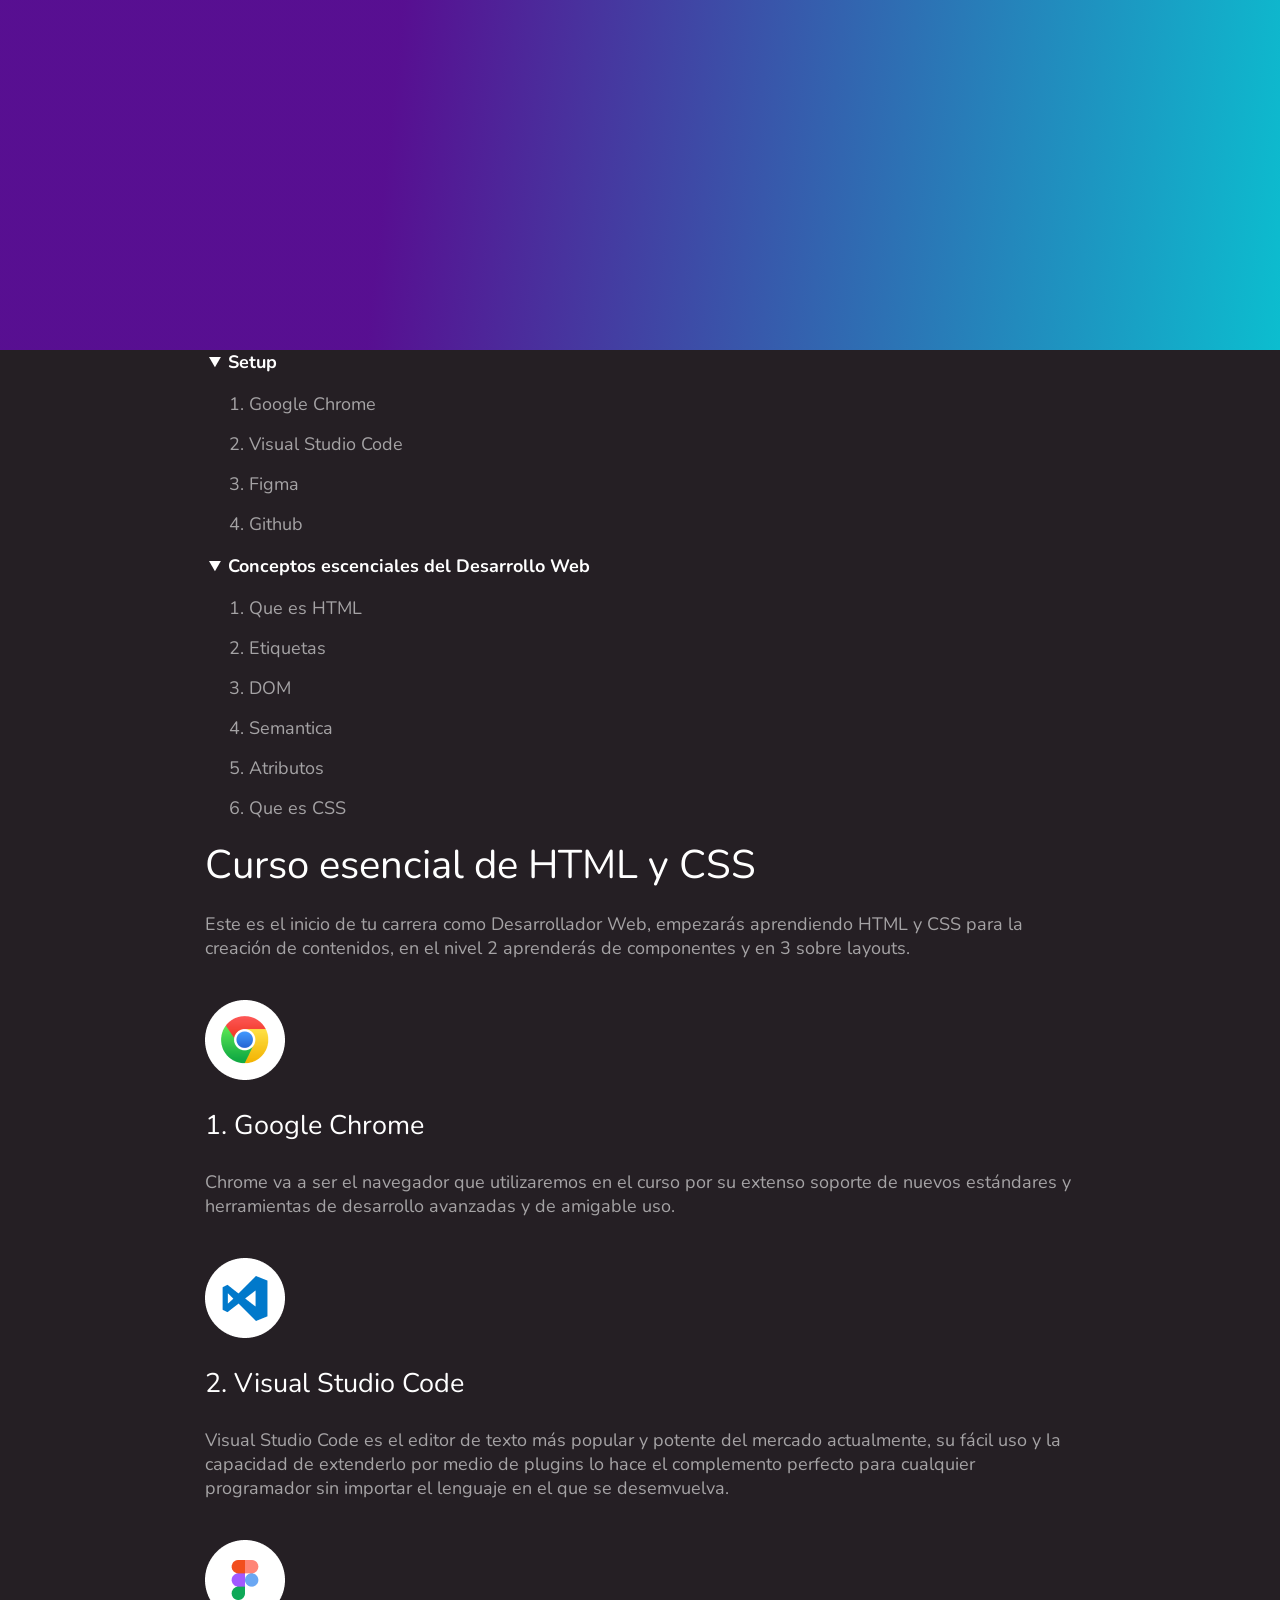
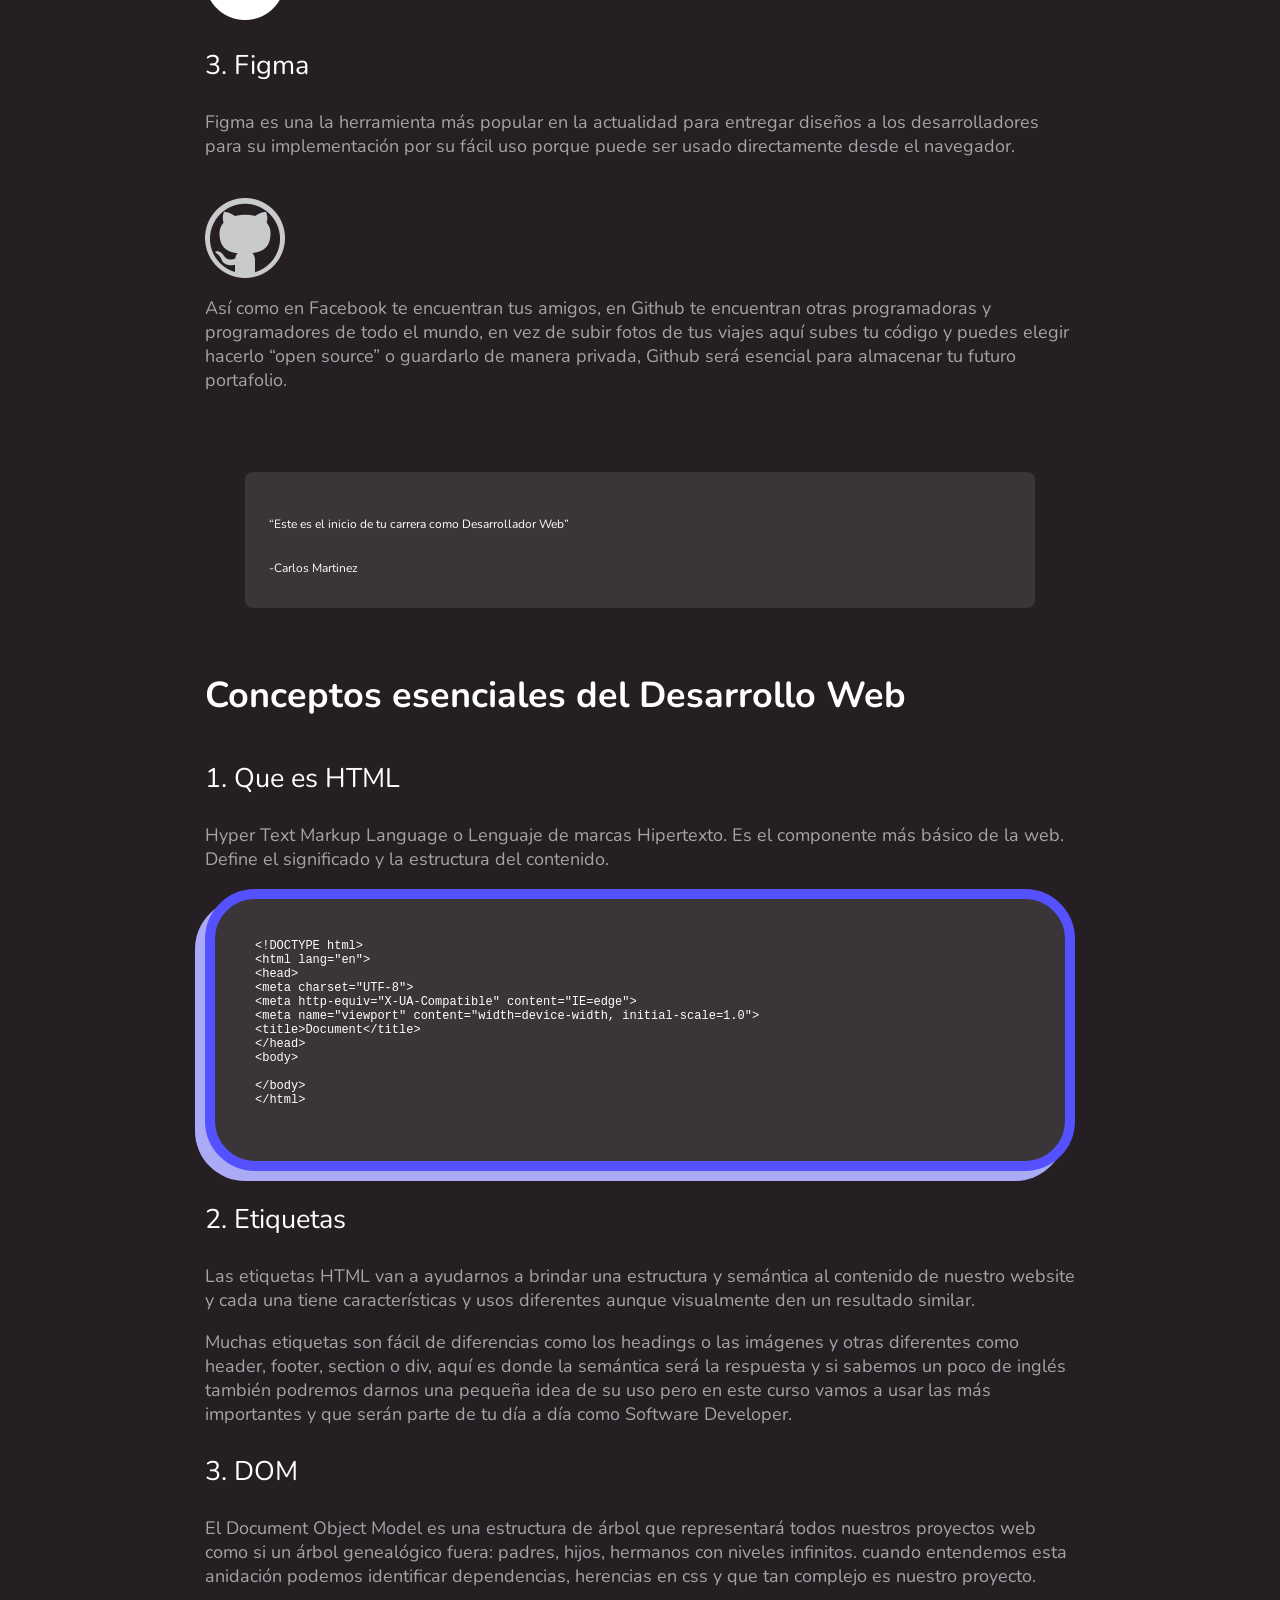
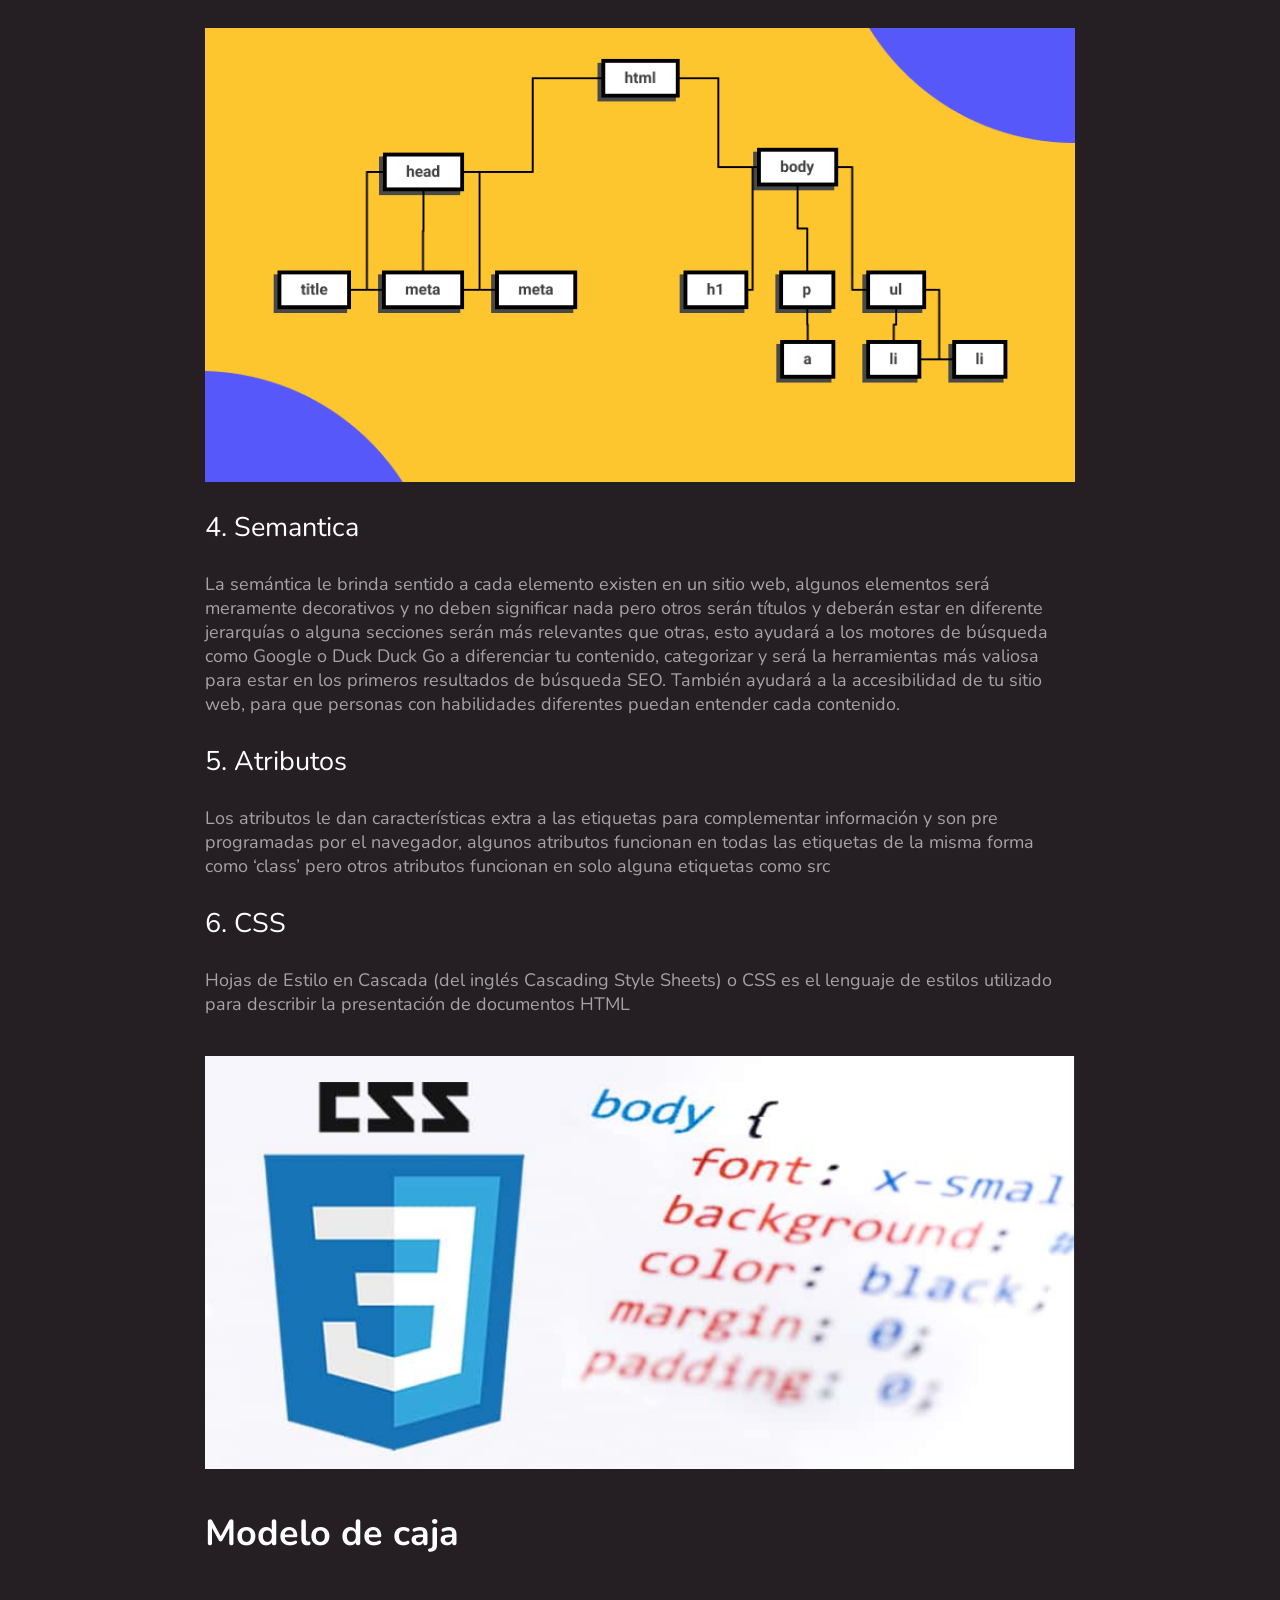
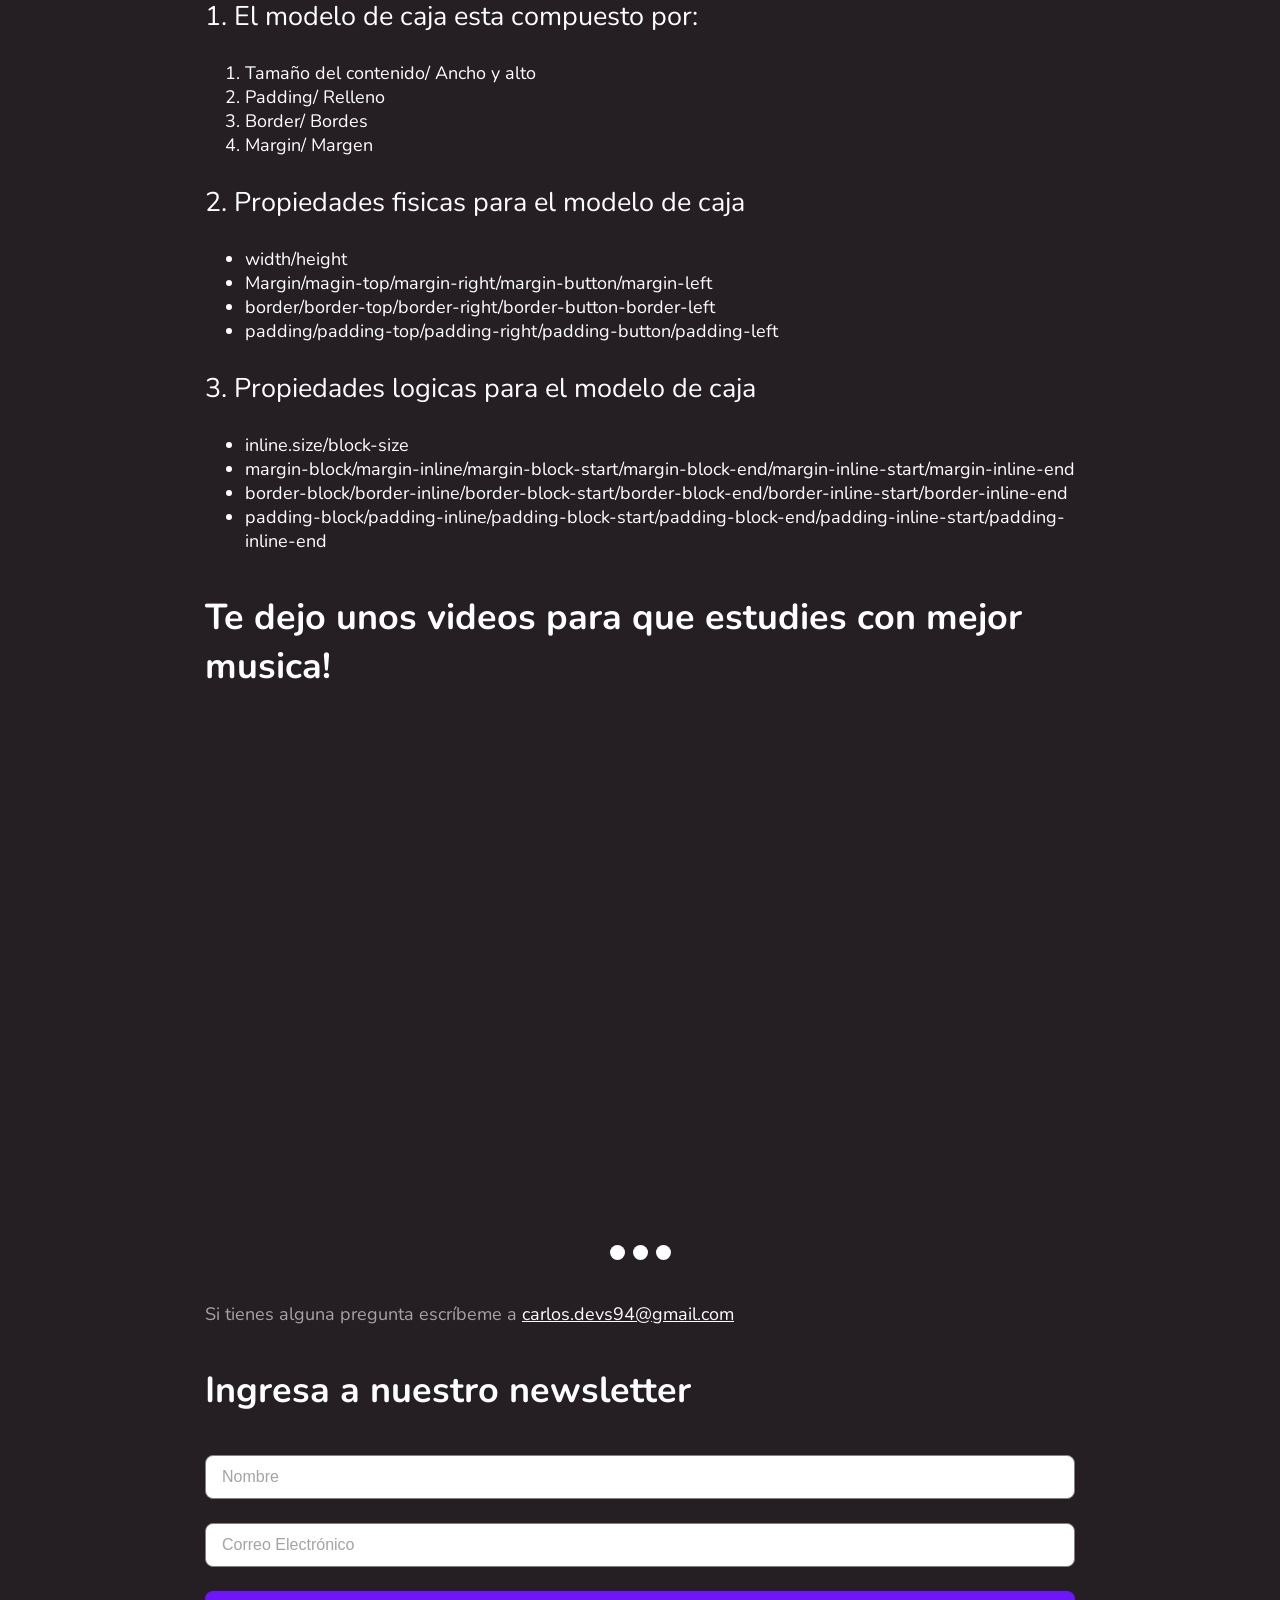
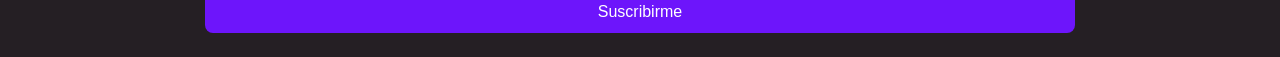
==== commit b9d522eb: "Add files via upload" ====
--- a/index.html
+++ b/index.html
@@ -11,10 +11,8 @@
         <link href="https://fonts.googleapis.com/css2?family=Nunito:ital,wght@1,400;1,700&family=Roboto:ital,wght@0,400;0,600;0,700;1,400;1,700&display=swap" rel="stylesheet">
         <title>El Blog de Carlos</title>  
     </head>
-<body>
-    
+<body> 
     <div class="hero"></div>
-    <input type="text">
     <div class="header">
       <div class="wrapper">
       <div class="header-content">
@@ -39,6 +37,7 @@
                         </a>
                     </ol>
                 </details>
+
                 <details open>
                     <summary>
                         Conceptos escenciales del Desarrollo Web
@@ -147,8 +146,10 @@
                         <h3 id="css">CSS</h3>
                         <p>Hojas de Estilo en Cascada (del inglés Cascading Style Sheets) o CSS es el lenguaje de estilos utilizado para describir la presentación de documentos HTML</p>
                         <img src="images/CSS.png" alt="Propiedades de CSS" title="Propiedades de CSS">
+                    </section>
+
                         <hr>
-                    </section>
+                        
                     <section class="section-content">
         
                         <h2>Modelo de caja</h2>
@@ -175,13 +176,47 @@
                             <li>padding-block/padding-inline/padding-block-start/padding-block-end/padding-inline-start/padding-inline-end</li>
                         </ul>
                     </section>
-                <p>
-                Si tienes alguna pregunta ecribeme a
-                    <a href="mailto:carlosstark.hunter@gmail.com">carlosstark.hunter@gmail.com</a>
-                </p>
+                    
+                    <div class="section-content">
+                        <h2>Te dejo unos videos para que estudies con mejor musica!</h2>
+    
+    
+                        <div class="slider">
+                            <scroll-container class="slider-container">
+                                <scroll-page class="slider-slide">
+                                    <iframe class="video" id="video-1" width="560" height="315" src="https://www.youtube.com/embed/5Z8Fifbu0eM" title="YouTube video player" frameborder="0" allow="accelerometer; autoplay; clipboard-write; encrypted-media; gyroscope; picture-in-picture" allowfullscreen></iframe>
+                                </scroll-page>
+                                <scroll-page class="slider-slide">
+                                    <iframe class="video" id="video-2" width="560" height="315" src="https://www.youtube.com/embed/jrTMMG0zJyI" title="YouTube video player" frameborder="0" allow="accelerometer; autoplay; clipboard-write; encrypted-media; gyroscope; picture-in-picture" allowfullscreen></iframe>
+                                </scroll-page>
+                                <scroll-page class="slider-slide">
+                                    <iframe class="video" id="video-3" width="560" height="315" src="https://www.youtube.com/embed/ak5a9H7NpJw" title="YouTube video player" frameborder="0" allow="accelerometer; autoplay; clipboard-write; encrypted-media; gyroscope; picture-in-picture" allowfullscreen></iframe>
+                                </scroll-page>
+    
+    
+                            </scroll-container>
+                            <div class="slider-bullet-list">
+                                <a href="#video-1" class="slider-bullet"></a>
+                                <a href="#video-2" class="slider-bullet"></a>
+                                <a href="#video-3" class="slider-bullet"></a>
+                            </div>
+    
+                        </div>
                     </div>
+                <p>Si tienes alguna pregunta escríbeme a <a href="mailto:carlos.devs94@gmail.com">carlos.devs94@gmail.com</a></p>
+                <div class="section-content">
+                    <h2>Ingresa a nuestro newsletter</h2>
+    
+                    <form action="#" class="form">
+                        <input type="text" placeholder="Nombre" required>
+                        <input type="email" placeholder="Correo Electrónico" required>
+                        <input type="submit" value="Suscribirme">
+                        
+                        
+                    </form>
                 </div>
-                
-            </main>
-</body>
-</html>+                </div>
+            </div>
+        </main>
+      </body>
+    </html>
--- a/CSS/styles-logical.css
+++ b/CSS/styles-logical.css
@@ -53,16 +53,9 @@
 a {
     color: var(--white30);
 }
-
-header {
-    font-size: 14px;
-    width: 188px;
-    color: var(--white);
-    position: absolute;
-    top: 64px;
-    left: -232px;
-    
-}
+ .header-content {
+    padding-inline: 20px;
+ }
 
 header li {
     color: var(--white20);
@@ -91,9 +84,9 @@
 
 
 h1{
-    font-size: 60px;
-    margin-block-start: 64px;
-    margin-block-end: 16px;
+    font-size: 40px;
+    margin-block-start: 16px;
+    margin-block-end: 20px;
     font-weight: normal;
 }
 
@@ -119,6 +112,7 @@
 
 pre {
  background: var(--white10);
+ font-size: 12px;
  padding: 40px;
  overflow: auto; 
  border-radius: 8px;  
@@ -131,7 +125,7 @@
  box-shadow: -10px 10px 0 0 #ABAAF6;
  margin-block-end: 30px;
  border-radius: 50px;
- border-start-start-radius: 60px;
+ 
 
 }
 
@@ -142,7 +136,7 @@
 
 
 .hero   {
-    background: linear-gradient(96.07deg, #314755 30.63%, #26A0DA 102.18%);
+    background: linear-gradient(96.07deg, #6a09b9bb 30.63%, #04e3f3d5 102.18%);
     /*background-image:linear-gradient(to top, rgba(255, 255, 255, .3), transparent), url(../images/patron-1.png);*/
     height: 350px;
     
@@ -151,6 +145,7 @@
 .section-content img{
     margin-block-start: 40px;
     display: block;
+    max-inline-size: 100%;
 }
 
 .section-content {
@@ -178,13 +173,14 @@
 }*/
 
 blockquote {
+    
+    
     margin-block-start: 80px;
     margin-block-end: 63px;
     background-color: var(--white10);
     border-radius: 8px;
     line-height: 32px;
-    font-size: 24px;
-
+    font-size: 12px;
     padding-inline-end: 24px;
     padding-inline-start: 24px;
     padding-block-start: 24px;
@@ -203,28 +199,115 @@
     content: '';
 }
 
-.header{
-    border: 1px;
-    position: sticky;
-    top: 0;
-}
 
 .main hr{
     display:none;
 }
 
-.header-content {
-    position: relative
-}
-
-.main{
-}
+
+
 
 .wrapper {
     max-inline-size: 902px;
     margin: auto;
 }
 
-.main-content {
+.main-content{
+    max-inline-size: 902px;
+    margin: auto;
     padding-inline: 16px;
+}
+
+/* .slider{
+} */
+
+.slider-container{
+    display: block;
+    overflow: auto;
+    scroll-behavior: smooth;
+    white-space: nowrap;
+}
+
+.video{
+    margin: 0;
+    display: inline-block;
+    width: 100%;
+    height: auto;
+    aspect-ratio: 16/9; /* Que es la proporcion que vienen lo videos */
+}
+
+.slider-bullet-list{
+    text-align: center;
+}
+
+.slider-bullet{
+    display: inline-block;
+    inline-size: 15px;
+    block-size: 15px;
+    background-color: white;
+    border-radius: 50%;
+    margin-block: 1rem;
+    margin-inline: 1.5px;
+    font-size: 0;
+}
+
+.slider-bullet:hover{
+    background-color: #5551FF;
+}
+
+.form input{
+    width: 100%;
+    border: 1px solid gray;
+    box-sizing: border-box;
+    background-color: var(--white30);
+    /* background: #251f24; */
+    border-radius: 8px;
+    font-size: 16px;
+    padding-block: 12px;
+    padding-inline: 16px;
+    color: var(--white10);
+    display: block;
+    margin-block-end: 24px;
+}
+
+.form input[type="submit"]{
+    background-color: #6d15fb;
+    border: none;
+    color: white;
+}
+
+.form input::-webkit-input-placeholder{
+    color: var(--white20);
+    
+}
+
+@media screen and ( min-width: 1366px) {
+    .hero {
+        block-size: 350px;
+    }
+    
+    .header{
+        position: sticky;
+        inset-block-start: 20px;
+    }
+    
+    .header-content {
+        position: relative
+        
+    }
+    
+    header {
+        font-size: 14px;
+        width: 188px;
+        color: var(--white);
+        position: absolute;
+        inset-block-start: 35px;
+        inset-inline-start:-208px ;
+        inline-size: 188px;
+    }
+
+    h1 {
+        font-size: 60px;
+        margin-block-start: 64px;
+    }
 }
